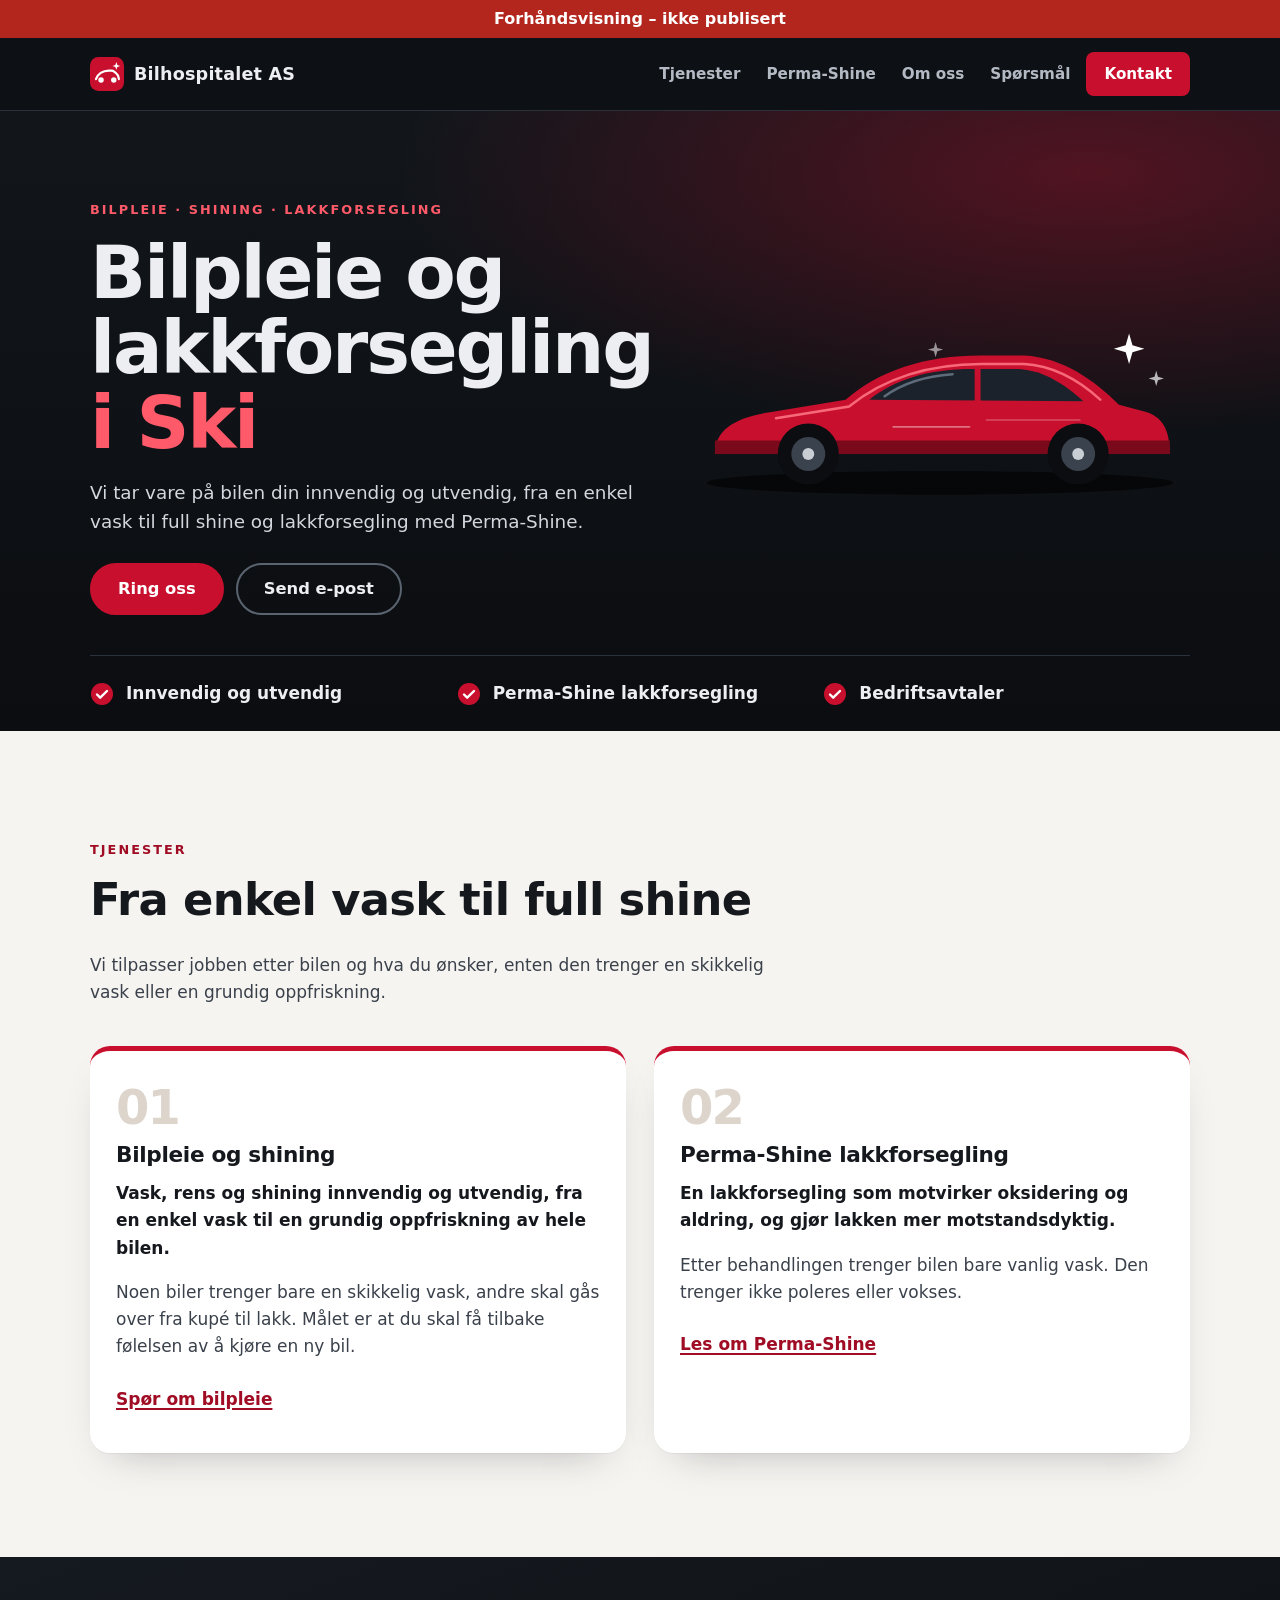
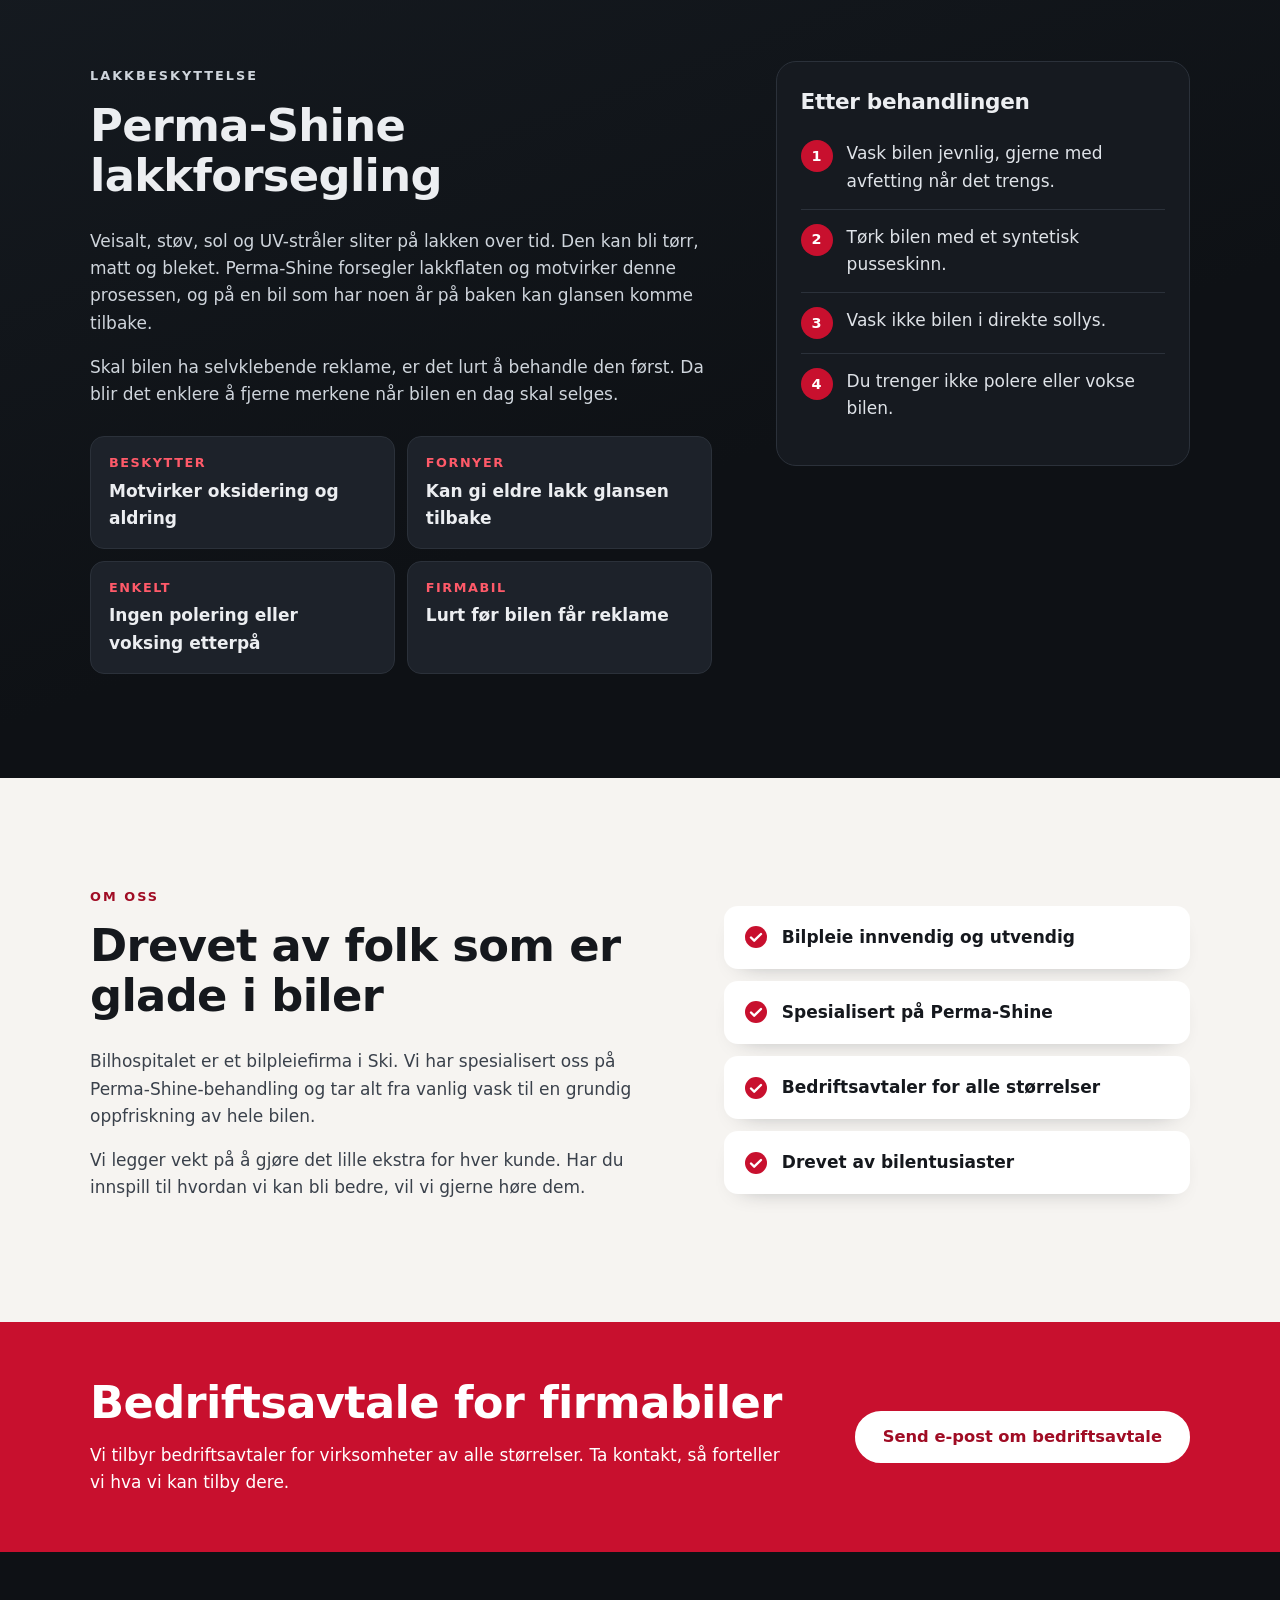
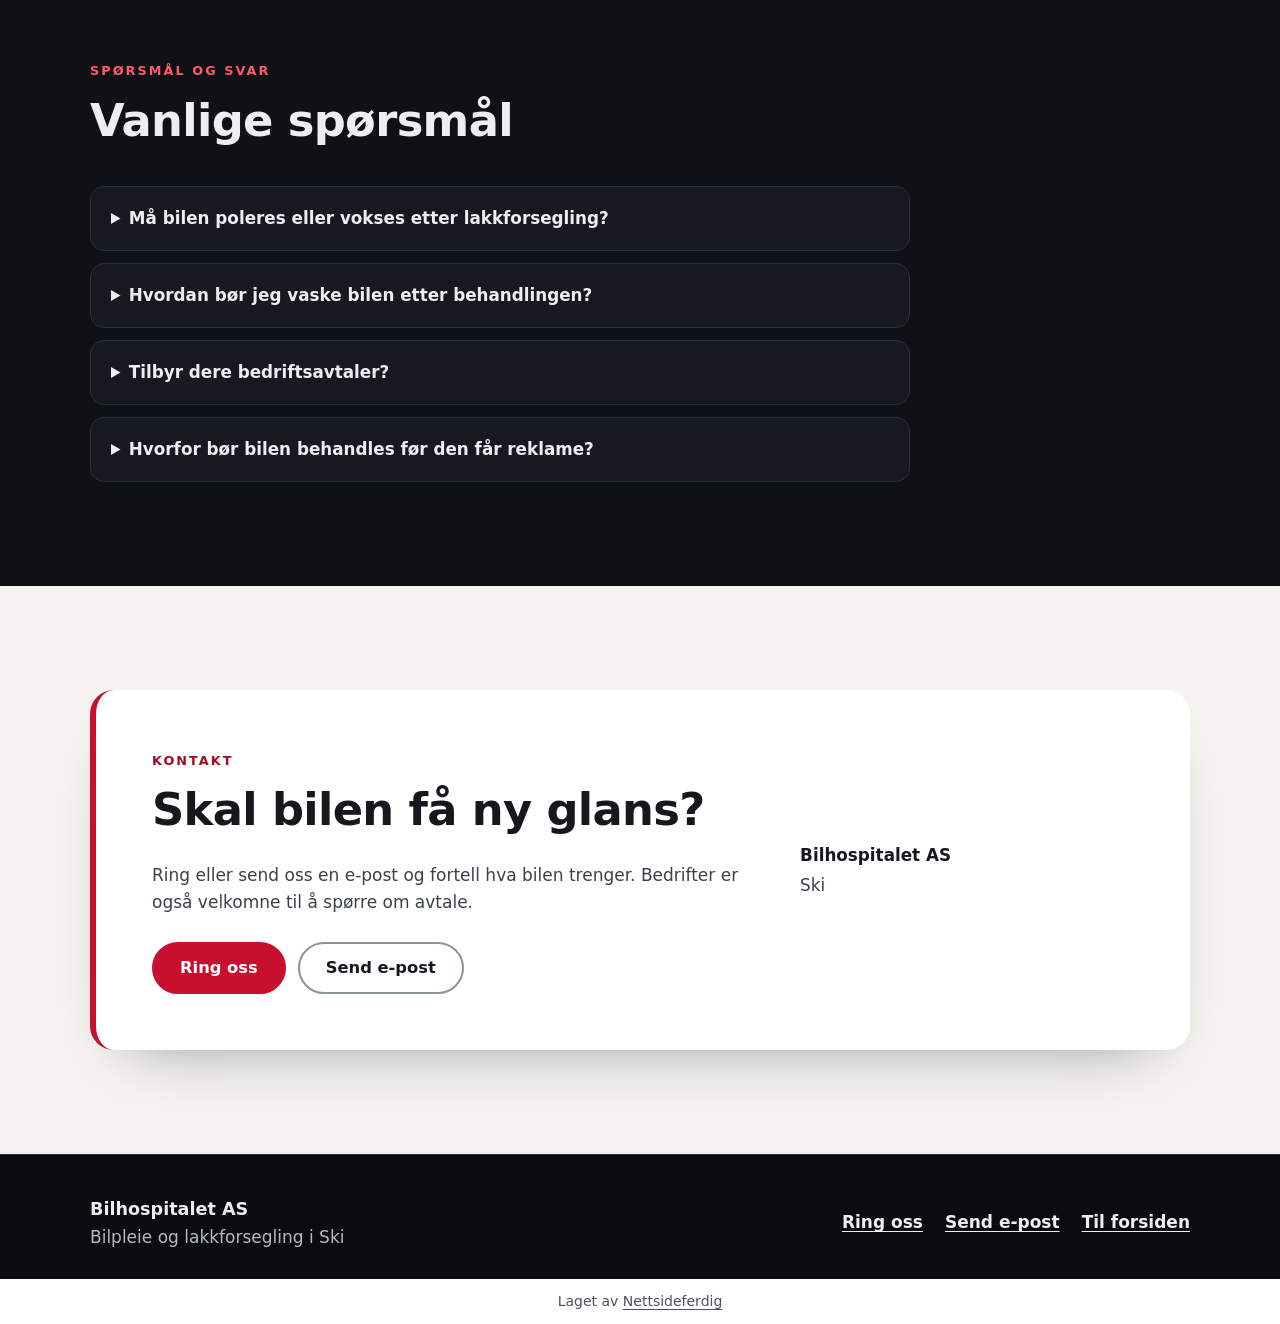
==== index.html @ 57d31b9c "Forhåndsvisning" ====
<!doctype html>
<html lang="nb">
<head>
<meta charset="utf-8">
<meta name="viewport" content="width=device-width, initial-scale=1">
<title>Bilpleie Ski – lakkforsegling og shining | Bilhospitalet</title>
<meta name="description" content="Bilhospitalet i Ski tar bilpleie innvendig og utvendig, fra vask til full shine og Perma-Shine lakkforsegling. For privatbiler og bedrifter.">
<link rel="canonical" href="https://andersmathisen7-design.github.io/side-bilhospitalet-as-5114a949/">
<meta property="og:type" content="website">
<meta property="og:locale" content="nb_NO">
<meta property="og:site_name" content="Bilhospitalet AS">
<meta property="og:title" content="Bilpleie Ski – lakkforsegling og shining | Bilhospitalet">
<meta property="og:description" content="Bilhospitalet i Ski tar bilpleie innvendig og utvendig, fra vask til full shine og Perma-Shine lakkforsegling. For privatbiler og bedrifter.">
<meta property="og:url" content="https://andersmathisen7-design.github.io/side-bilhospitalet-as-5114a949/">
<meta http-equiv="Content-Security-Policy" content="default-src 'none'; style-src 'self'; img-src 'self'; manifest-src 'self'; worker-src 'self'; script-src 'self'">
<link rel="stylesheet" href="./style.css">
<meta name="theme-color" content="#c8102e">
<link rel="manifest" href="./manifest.webmanifest">
<link rel="icon" href="./icon.svg" type="image/svg+xml">
<script src="./pwa.js" defer></script>
<meta name="robots" content="noindex,nofollow">
<script type="application/ld+json">{"@context":"https://schema.org","@type":"AutoWash","name":"Bilhospitalet AS","description":"Bilhospitalet i Ski tar bilpleie innvendig og utvendig, fra vask til full shine og Perma-Shine lakkforsegling. For privatbiler og bedrifter.","email":"post@bilhospitalet.no","areaServed":"Ski","url":"https://andersmathisen7-design.github.io/side-bilhospitalet-as-5114a949","telephone":"411 41 654"}</script>
</head>
<body>
<div class="forhandsstripe">Forhåndsvisning – ikke publisert</div>
<header class="topp"><div class="wrap"><a class="logo" href="./" aria-label="Til forsiden"><svg viewBox="0 0 40 40" aria-hidden="true"><rect width="40" height="40" rx="10" fill="#c8102e"/><path d="M7 26c2-6 8-10 15-10h3c3 0 6 3 8 6l1 4" fill="none" stroke="#fff" stroke-width="2.6" stroke-linecap="round"/><circle cx="13" cy="27" r="3.2" fill="#fff"/><circle cx="28" cy="27" r="3.2" fill="#fff"/><path d="M31 6l1.2 3.3L35.5 10.5l-3.3 1.2L31 15l-1.2-3.3-3.3-1.2 3.3-1.2z" fill="#fff"/></svg><span>Bilhospitalet AS</span></a><nav class="meny" aria-label="Hovedmeny"><a href="./#tjenester">Tjenester</a><a href="./#perma-shine">Perma-Shine</a><a href="./#om" class="skjul-smal">Om oss</a><a href="./#sporsmal" class="skjul-smal">Spørsmål</a><a href="./#kontakt" class="meny-kontakt">Kontakt</a></nav></div></header>
<main>
<section class="hero"><div class="wrap hero-grid"><div class="hero-tekst"><p class="kicker">Bilpleie · Shining · Lakkforsegling</p><h1>Bilpleie og lakkforsegling <span>i Ski</span></h1><p class="ingress">Vi tar vare på bilen din innvendig og utvendig, fra en enkel vask til full shine og lakkforsegling med Perma-Shine.</p><div class="handlinger"><a class="knapp" href="tel:41141654">Ring oss</a><a class="knapp sekundar" href="mailto:post@bilhospitalet.no">Send e-post</a></div></div><div class="hero-bilde"><svg class="bil" viewBox="0 0 600 230" aria-hidden="true"><ellipse cx="305" cy="206" rx="275" ry="14" fill="#000" opacity=".6"/><path d="M40 172C40 142 66 128 110 122L194 108C234 74 286 56 354 56L404 56C450 58 488 86 516 114L546 122C568 128 576 144 576 172Z" fill="#c8102e"/><path d="M40 156L576 156L576 172L40 172Z" fill="#7a0a1b"/><path d="M112 130L198 116C238 84 290 66 354 66L404 66C440 68 470 86 494 108" fill="none" stroke="#ff7a86" stroke-width="3" stroke-linecap="round" opacity=".85"/><path d="M222 108C252 84 292 72 344 72L398 72C428 74 452 90 474 110Z" fill="#1b222b"/><path d="M240 104C262 88 290 80 320 78" fill="none" stroke="#5d6b7a" stroke-width="3" stroke-linecap="round"/><rect x="346" y="70" width="7" height="42" fill="#c8102e"/><line x1="250" y1="140" x2="340" y2="140" stroke="#fff" stroke-opacity=".4" stroke-width="2" stroke-linecap="round"/><line x1="360" y1="132" x2="470" y2="132" stroke="#fff" stroke-opacity=".25" stroke-width="2" stroke-linecap="round"/><circle cx="150" cy="172" r="36" fill="#0b0d10"/><circle cx="150" cy="172" r="20" fill="#3a424d"/><circle cx="150" cy="172" r="7" fill="#c9ced4"/><circle cx="468" cy="172" r="36" fill="#0b0d10"/><circle cx="468" cy="172" r="20" fill="#3a424d"/><circle cx="468" cy="172" r="7" fill="#c9ced4"/><path d="M528 30L532 44L546 48L532 52L528 66L524 52L510 48L524 44Z" fill="#fff"/><path d="M560 74L562 81L569 83L562 85L560 92L558 85L551 83L558 81Z" fill="#fff" opacity=".7"/><path d="M300 40L302 47L309 49L302 51L300 58L298 51L291 49L298 47Z" fill="#fff" opacity=".55"/></svg></div></div><div class="wrap"><ul class="stripe"><li><svg viewBox="0 0 24 24" aria-hidden="true"><circle cx="12" cy="12" r="11" fill="#c8102e"/><path d="M7 12.5l3.2 3.2L17 9" fill="none" stroke="#fff" stroke-width="2.4" stroke-linecap="round" stroke-linejoin="round"/></svg>Innvendig og utvendig</li><li><svg viewBox="0 0 24 24" aria-hidden="true"><circle cx="12" cy="12" r="11" fill="#c8102e"/><path d="M7 12.5l3.2 3.2L17 9" fill="none" stroke="#fff" stroke-width="2.4" stroke-linecap="round" stroke-linejoin="round"/></svg>Perma-Shine lakkforsegling</li><li><svg viewBox="0 0 24 24" aria-hidden="true"><circle cx="12" cy="12" r="11" fill="#c8102e"/><path d="M7 12.5l3.2 3.2L17 9" fill="none" stroke="#fff" stroke-width="2.4" stroke-linecap="round" stroke-linejoin="round"/></svg>Bedriftsavtaler</li></ul></div></section><section id="tjenester" class="seksjon lys"><div class="wrap"><div class="seksjon-topp"><p class="kicker">Tjenester</p><h2>Fra enkel vask til full shine</h2><p>Vi tilpasser jobben etter bilen og hva du ønsker, enten den trenger en skikkelig vask eller en grundig oppfriskning.</p></div><div class="kort-grid"><article class="kort"><span class="nr" aria-hidden="true">01</span><h3>Bilpleie og shining</h3><p class="kort-ingress">Vask, rens og shining innvendig og utvendig, fra en enkel vask til en grundig oppfriskning av hele bilen.</p><p>Noen biler trenger bare en skikkelig vask, andre skal gås over fra kupé til lakk. Målet er at du skal få tilbake følelsen av å kjøre en ny bil.</p><a class="tekstlenke" href="#kontakt">Spør om bilpleie</a></article><article class="kort"><span class="nr" aria-hidden="true">02</span><h3>Perma-Shine lakkforsegling</h3><p class="kort-ingress">En lakkforsegling som motvirker oksidering og aldring, og gjør lakken mer motstandsdyktig.</p><p>Etter behandlingen trenger bilen bare vanlig vask. Den trenger ikke poleres eller vokses.</p><a class="tekstlenke" href="#perma-shine">Les om Perma-Shine</a></article></div></div></section><section id="perma-shine" class="seksjon perma"><div class="wrap perma-grid"><div><p class="kicker">Lakkbeskyttelse</p><h2>Perma-Shine lakkforsegling</h2><p>Veisalt, støv, sol og UV-stråler sliter på lakken over tid. Den kan bli tørr, matt og bleket. Perma-Shine forsegler lakkflaten og motvirker denne prosessen, og på en bil som har noen år på baken kan glansen komme tilbake.</p><p>Skal bilen ha selvklebende reklame, er det lurt å behandle den først. Da blir det enklere å fjerne merkene når bilen en dag skal selges.</p><ul class="fordeler"><li><strong>Beskytter</strong>Motvirker oksidering og aldring</li><li><strong>Fornyer</strong>Kan gi eldre lakk glansen tilbake</li><li><strong>Enkelt</strong>Ingen polering eller voksing etterpå</li><li><strong>Firmabil</strong>Lurt før bilen får reklame</li></ul></div><aside class="rad-kort" aria-labelledby="etter"><h3 id="etter">Etter behandlingen</h3><ol class="steg"><li><span class="tall" aria-hidden="true">1</span><span>Vask bilen jevnlig, gjerne med avfetting når det trengs.</span></li><li><span class="tall" aria-hidden="true">2</span><span>Tørk bilen med et syntetisk pusseskinn.</span></li><li><span class="tall" aria-hidden="true">3</span><span>Vask ikke bilen i direkte sollys.</span></li><li><span class="tall" aria-hidden="true">4</span><span>Du trenger ikke polere eller vokse bilen.</span></li></ol></aside></div></section><section id="om" class="seksjon lys"><div class="wrap om-grid"><div><p class="kicker">Om oss</p><h2>Drevet av folk som er glade i biler</h2><p>Bilhospitalet er et bilpleiefirma i Ski. Vi har spesialisert oss på Perma-Shine-behandling og tar alt fra vanlig vask til en grundig oppfriskning av hele bilen.</p><p>Vi legger vekt på å gjøre det lille ekstra for hver kunde. Har du innspill til hvordan vi kan bli bedre, vil vi gjerne høre dem.</p></div><ul class="hvorfor"><li><svg viewBox="0 0 24 24" aria-hidden="true"><circle cx="12" cy="12" r="11" fill="#c8102e"/><path d="M7 12.5l3.2 3.2L17 9" fill="none" stroke="#fff" stroke-width="2.4" stroke-linecap="round" stroke-linejoin="round"/></svg>Bilpleie innvendig og utvendig</li><li><svg viewBox="0 0 24 24" aria-hidden="true"><circle cx="12" cy="12" r="11" fill="#c8102e"/><path d="M7 12.5l3.2 3.2L17 9" fill="none" stroke="#fff" stroke-width="2.4" stroke-linecap="round" stroke-linejoin="round"/></svg>Spesialisert på Perma-Shine</li><li><svg viewBox="0 0 24 24" aria-hidden="true"><circle cx="12" cy="12" r="11" fill="#c8102e"/><path d="M7 12.5l3.2 3.2L17 9" fill="none" stroke="#fff" stroke-width="2.4" stroke-linecap="round" stroke-linejoin="round"/></svg>Bedriftsavtaler for alle størrelser</li><li><svg viewBox="0 0 24 24" aria-hidden="true"><circle cx="12" cy="12" r="11" fill="#c8102e"/><path d="M7 12.5l3.2 3.2L17 9" fill="none" stroke="#fff" stroke-width="2.4" stroke-linecap="round" stroke-linejoin="round"/></svg>Drevet av bilentusiaster</li></ul></div></section><section class="bedrift" aria-labelledby="bedrift-tittel"><div class="wrap bedrift-grid"><div><h2 id="bedrift-tittel">Bedriftsavtale for firmabiler</h2><p>Vi tilbyr bedriftsavtaler for virksomheter av alle størrelser. Ta kontakt, så forteller vi hva vi kan tilby dere.</p></div><a class="knapp hvit" href="mailto:post@bilhospitalet.no">Send e-post om bedriftsavtale</a></div></section><section id="sporsmal" class="seksjon"><div class="wrap"><div class="seksjon-topp"><p class="kicker">Spørsmål og svar</p><h2>Vanlige spørsmål</h2></div><div class="faq-liste"><details><summary>Må bilen poleres eller vokses etter lakkforsegling?</summary><p>Nei. Etter Perma-Shine-behandling holder det med vanlig vask, gjerne med avfetting når det trengs.</p></details><details><summary>Hvordan bør jeg vaske bilen etter behandlingen?</summary><p>Vask bilen jevnlig, unngå å vaske den i direkte sollys, og tørk den med et syntetisk pusseskinn.</p></details><details><summary>Tilbyr dere bedriftsavtaler?</summary><p>Ja, vi har bedriftsavtaler for virksomheter av alle størrelser. Ta kontakt, så forteller vi hva vi kan tilby dere.</p></details><details><summary>Hvorfor bør bilen behandles før den får reklame?</summary><p>Behandles lakken først, blir det enklere å fjerne klistremerker og reklame senere, for eksempel når bilen skal selges.</p></details></div></div></section><section id="kontakt" class="seksjon lys kontakt"><div class="wrap"><div class="kontakt-boks"><div><p class="kicker">Kontakt</p><h2>Skal bilen få ny glans?</h2><p>Ring eller send oss en e-post og fortell hva bilen trenger. Bedrifter er også velkomne til å spørre om avtale.</p><div class="handlinger"><a class="knapp" href="tel:41141654">Ring oss</a><a class="knapp sekundar" href="mailto:post@bilhospitalet.no">Send e-post</a></div></div><address><strong>Bilhospitalet AS</strong><br>Ski</address></div></div></section>
</main>
<footer class="bunn"><div class="wrap bunn-grid"><div><p class="bunn-navn">Bilhospitalet AS</p><p>Bilpleie og lakkforsegling i Ski</p></div><nav aria-label="Kontakt"><a href="tel:41141654">Ring oss</a><a href="mailto:post@bilhospitalet.no">Send e-post</a><a href="./">Til forsiden</a></nav></div></footer>
<p class="nf-byra">Laget av <a href="https://nettsideferdig.no/">Nettsideferdig</a></p>
</body>
</html>
---- style.css ----
/* Fast fra Sidefabrikken: bestillingswidgeten. */
:root { --nf-farge: #c8102e; }
#nf-bestill [hidden] { display: none !important; }
#nf-bestill button { font: inherit; padding: 0.5rem 0.9rem; margin: 0.2rem; border: 1px solid var(--nf-farge); border-radius: 6px; background: #fff; color: var(--nf-farge); cursor: pointer; }
#nf-bestill button:disabled { opacity: 0.6; }
#nf-bestill .nf-knapp { background: var(--nf-farge); color: #fff; }
#nf-bestill .nf-tjeneste { display: block; width: 100%; text-align: left; }
#nf-bestill .nf-tjeneste small, #nf-bestill .nf-vare small { display: block; color: #555; }
#nf-bestill .nf-felt { display: block; margin: 0.5rem 0; }
#nf-bestill input, #nf-bestill select, #nf-bestill textarea { font: inherit; padding: 0.4rem; border: 1px solid #c5cad3; border-radius: 4px; display: block; width: 100%; max-width: 24rem; }
#nf-bestill input[type="checkbox"], #nf-bestill input[type="radio"] { display: inline-block; width: auto; margin: 0 0.4rem 0 0; vertical-align: middle; }
#nf-bestill .nf-rad { display: flex; flex-wrap: wrap; gap: 0.5rem; }
#nf-bestill .nf-vare { padding: 0.4rem 0; border-bottom: 1px solid #e3e6eb; }
#nf-bestill .nf-feil, #nf-bestill .nf-utsolgt { color: #b3261e; }
#nf-bestill .nf-test { background: #fff4e5; padding: 0.4rem 0.8rem; border-radius: 6px; }
#nf-bestill .nf-oppsummering { font-weight: 600; }
#nf-bestill .nf-faner { display: flex; flex-wrap: wrap; gap: 0.25rem; margin: 0.5rem 0 1rem; }
#nf-bestill .nf-fane.nf-valgt, #nf-bestill .nf-dag.nf-valgt { background: var(--nf-farge); color: #fff; }
#nf-bestill .nf-adresse { position: relative; max-width: 24rem; }
#nf-bestill .nf-forslag { position: absolute; top: 100%; left: 0; right: 0; z-index: 10; max-height: 15rem; overflow-y: auto; background: #fff; border: 1px solid #c5cad3; border-radius: 4px; box-shadow: 0 4px 12px rgba(0, 0, 0, 0.15); }
#nf-bestill .nf-forslag button { display: block; width: 100%; margin: 0; border: 0; border-radius: 0; padding: 0.5rem 0.75rem; text-align: left; color: inherit; }
#nf-bestill .nf-forslag button:hover, #nf-bestill .nf-forslag button:focus { background: #f4f7fb; }
#nf-bestill .nf-dager { display: flex; flex-wrap: wrap; gap: 0.25rem; margin: 0.5rem 0; }
#nf-bestill .nf-dag.nf-full { text-decoration: line-through; color: #777; border-color: #c5cad3; }
#nf-bestill .nf-tillegg { margin: 0.5rem 0; }
#nf-bestill .nf-sporsmal { margin: 0.8rem 0; }
#nf-bestill .nf-hjelp { display: block; font-size: 0.875rem; color: #666; margin: 0.15rem 0 0.25rem; }
#nf-bestill .nf-sum { font-weight: 700; font-size: 1.15rem; }
#nf-bestill .nf-ja-nei { display: flex; gap: 1.5rem; margin-top: 0.25rem; }
.prisliste table { border-collapse: collapse; width: 100%; max-width: 36rem; }
.prisliste th, .prisliste td { text-align: left; padding: 0.4rem 0.6rem 0.4rem 0; border-bottom: 1px solid #e3e6eb; vertical-align: top; }
.prisliste td:last-child, .prisliste th:last-child { text-align: right; white-space: nowrap; padding-right: 0; }
.prisliste small { color: #555; }
.prisliste .prisinfo { font-size: 0.875rem; color: #555; }

main > section.melding, main > section.bestill { box-sizing: border-box; max-width: 42rem; margin: 0 auto; padding: 2.5rem 1.25rem 3.5rem; }
.nf-skjema .nf-felt { display: block; margin: 0.75rem 0; }
.nf-skjema label, .nf-skjema legend { display: block; font-weight: 600; }
.nf-skjema fieldset { border: 0; padding: 0; margin: 0.75rem 0; min-width: 0; }
.nf-skjema fieldset label { font-weight: 400; }
.nf-skjema input, .nf-skjema textarea { font: inherit; padding: 0.5rem; border: 1px solid #c5cad3; border-radius: 4px; display: block; width: 100%; max-width: 32rem; }
.nf-skjema input[type="radio"] { display: inline-block; width: auto; margin: 0 0.4rem 0 0; vertical-align: middle; }
.nf-skjema input:focus, .nf-skjema textarea:focus { outline: 2px solid var(--nf-farge); outline-offset: 1px; }
.nf-skjema button { font: inherit; font-weight: 600; border: 0; cursor: pointer; padding: 0.85rem 1.5rem; border-radius: 6px; background: var(--nf-farge); color: #fff; min-height: 44px; }
.nf-skjema .nf-info { font-size: 0.875rem; color: #555; }

/* Designet */
:root{--bg:#0e1115;--flate:#161a20;--flate2:#1d222a;--linje:#2b313a;--tekst:#eceef1;--dempet:#b3bac4;--rod:#c8102e;--rod-mork:#a00c24;--rod-lys:#ff5a69;--lys:#f6f4f1;--blekk:#15181d}*,*::before,*::after{box-sizing:border-box}body{margin:0;background:var(--bg);color:var(--tekst);font-family:system-ui,-apple-system,'Segoe UI',Helvetica,Arial,sans-serif;font-size:17px;line-height:1.6;-webkit-font-smoothing:antialiased}img{display:block;width:100%;height:auto}h1,h2,h3{line-height:1.12;letter-spacing:-.015em;margin:0 0 .6em}h2{font-size:clamp(1.8rem,5vw,2.8rem)}h3{font-size:1.35rem}p{margin:0 0 1em;max-width:65ch}a{color:var(--rod-lys);text-underline-offset:3px}a:focus-visible,summary:focus-visible{outline:3px solid #ffd166;outline-offset:3px;border-radius:6px}.wrap{width:100%;max-width:1140px;margin:0 auto;padding:0 20px}.kicker{display:inline-block;text-transform:uppercase;letter-spacing:.16em;font-size:.8rem;font-weight:700;color:var(--rod-lys);margin:0 0 14px}.topp{background:rgba(14,17,21,.96);border-bottom:1px solid var(--linje);position:relative;z-index:5}.topp .wrap{display:flex;flex-wrap:wrap;align-items:center;justify-content:space-between;gap:4px 16px;padding-top:10px;padding-bottom:6px}.logo{display:inline-flex;align-items:center;gap:10px;min-height:44px;color:var(--tekst);text-decoration:none;font-weight:800;font-size:1.1rem;letter-spacing:.01em}.logo svg{width:34px;height:34px;flex:none}.meny{display:flex;width:100%;gap:2px;justify-content:space-between}.meny a{display:inline-flex;align-items:center;min-height:44px;padding:0 10px;color:var(--dempet);text-decoration:none;font-weight:600;font-size:.95rem;border-radius:8px}.meny a:hover{color:var(--tekst);background:var(--flate2)}.meny a.meny-kontakt{color:#fff;background:var(--rod);padding:0 18px}.meny a.meny-kontakt:hover{background:var(--rod-mork)}.meny .skjul-smal{display:none}@media (min-width:760px){.topp{position:sticky;top:0}.topp .wrap{flex-wrap:nowrap;min-height:72px;padding-top:0;padding-bottom:0}.meny{width:auto;gap:6px}.meny .skjul-smal{display:inline-flex}}.hero{position:relative;overflow:hidden;padding:48px 0 0;background:radial-gradient(90% 70% at 85% 10%,rgba(200,16,46,.35) 0%,rgba(200,16,46,0) 60%),linear-gradient(180deg,#12161b 0%,#0b0d10 100%)}.hero-grid{display:grid;gap:28px;align-items:center}.hero h1{font-size:clamp(2.4rem,9vw,4.6rem);line-height:1.02;font-weight:800;letter-spacing:-.03em;margin-bottom:18px}.hero h1 span{display:block;color:var(--rod-lys)}.ingress{font-size:1.15rem;color:#d3d8de;max-width:52ch}.handlinger{display:flex;flex-wrap:wrap;gap:12px;margin-top:26px}.knapp{display:inline-flex;align-items:center;justify-content:center;min-height:52px;padding:0 26px;border-radius:999px;border:2px solid var(--rod);background:var(--rod);color:#fff;font-weight:700;font-size:1.02rem;text-decoration:none;transition:background .2s,transform .2s}.knapp:hover{background:var(--rod-mork);border-color:var(--rod-mork);transform:translateY(-1px)}.knapp:focus-visible{outline:3px solid #ffd166;outline-offset:3px}.knapp.sekundar{background:transparent;border-color:#5a6470;color:var(--tekst)}.knapp.sekundar:hover{border-color:var(--tekst);background:rgba(255,255,255,.06)}.knapp.hvit{background:#fff;border-color:#fff;color:var(--rod-mork)}.knapp.hvit:hover{background:var(--lys);border-color:var(--lys)}.bil{display:block;width:100%;height:auto;max-width:620px;margin:0 auto}.stripe{list-style:none;margin:40px 0 0;padding:0;display:grid;border-top:1px solid var(--linje)}.stripe li{display:flex;align-items:center;gap:12px;padding:16px 0;border-bottom:1px solid var(--linje);font-weight:600}.stripe svg,.hvorfor svg{width:24px;height:24px;flex:none}@media (min-width:900px){.hero{padding-top:84px}.hero-grid{grid-template-columns:1.05fr .95fr}.stripe{grid-template-columns:repeat(3,1fr)}.stripe li{border-bottom:0;padding:24px 0}}.seksjon{padding:72px 0}@media (min-width:900px){.seksjon{padding:104px 0}}.lys{background:var(--lys);color:var(--blekk)}.lys .kicker{color:var(--rod-mork)}.lys p{color:#3a414b}.seksjon-topp{max-width:720px;margin-bottom:40px}.kort-grid{display:grid;gap:20px}@media (min-width:820px){.kort-grid{grid-template-columns:1fr 1fr;gap:28px}}.kort{background:#fff;border-radius:20px;padding:32px 26px;border-top:5px solid var(--rod);box-shadow:0 1px 0 rgba(0,0,0,.04),0 18px 40px -24px rgba(20,24,30,.35)}.kort .nr{display:block;font-size:3rem;font-weight:800;line-height:1;color:#ddd5cc;margin-bottom:12px;letter-spacing:-.04em}.lys .kort-ingress{font-weight:600;color:var(--blekk)}.tekstlenke{display:inline-flex;align-items:center;min-height:44px;font-weight:700;color:var(--rod-mork);text-decoration:underline;text-decoration-thickness:2px}.perma{background:linear-gradient(160deg,#151a20 0%,#0e1115 60%)}.perma-grid{display:grid;gap:36px}@media (min-width:900px){.perma-grid{grid-template-columns:1.2fr .8fr;align-items:start;gap:64px}}.perma p{color:#cfd5dc}.fordeler{list-style:none;padding:0;margin:28px 0 0;display:grid;gap:12px}@media (min-width:560px){.fordeler{grid-template-columns:1fr 1fr}}.fordeler li{background:var(--flate2);border:1px solid var(--linje);border-radius:14px;padding:16px 18px;font-weight:600}.fordeler li strong{display:block;color:var(--rod-lys);font-size:.8rem;text-transform:uppercase;letter-spacing:.12em;margin-bottom:4px}.rad-kort{background:var(--flate);border:1px solid var(--linje);border-radius:20px;padding:28px 24px}.rad-kort h3{margin-bottom:12px}.steg{list-style:none;margin:0;padding:0}.steg li{display:flex;gap:14px;align-items:flex-start;padding:14px 0;border-top:1px solid var(--linje);color:#dfe3e8}.steg li:first-child{border-top:0}.steg .tall{flex:none;width:32px;height:32px;border-radius:50%;background:var(--rod);color:#fff;font-weight:700;display:grid;place-items:center;font-size:.9rem}.om-grid{display:grid;gap:32px}@media (min-width:900px){.om-grid{grid-template-columns:1.1fr .9fr;gap:64px;align-items:center}}.hvorfor{list-style:none;margin:0;padding:0;display:grid;gap:12px}.hvorfor li{display:flex;align-items:center;gap:14px;background:#fff;border-radius:14px;padding:18px 20px;font-weight:600;color:var(--blekk);box-shadow:0 10px 24px -18px rgba(20,24,30,.45)}.bedrift{background:var(--rod);color:#fff;padding:56px 0}.bedrift-grid{display:grid;gap:22px;align-items:center}@media (min-width:820px){.bedrift-grid{grid-template-columns:1fr auto;gap:40px}}.bedrift h2{margin-bottom:.3em}.bedrift p{color:#fff;margin:0}.faq-liste{display:grid;gap:12px;max-width:820px}.faq-liste details{background:var(--flate);border:1px solid var(--linje);border-radius:14px;padding:0 20px}.faq-liste summary{cursor:pointer;padding:18px 0;font-weight:700;font-size:1.05rem}.faq-liste details[open] summary{color:var(--rod-lys)}.faq-liste details p{color:#cfd5dc;padding-bottom:18px;margin:0}.kontakt-boks{display:grid;gap:28px;background:#fff;border-radius:24px;padding:36px 24px;border-left:6px solid var(--rod);box-shadow:0 30px 60px -40px rgba(20,24,30,.5)}@media (min-width:820px){.kontakt-boks{grid-template-columns:1.3fr .7fr;padding:56px;align-items:center}}.kontakt address{font-style:normal;line-height:1.8;color:#3a414b;font-size:1.05rem}.kontakt address strong{color:var(--blekk)}.kontakt .knapp.sekundar{color:var(--blekk);border-color:#8a939e}.kontakt .knapp.sekundar:hover{background:var(--lys);border-color:var(--blekk)}.bunn{background:#0a0c0f;color:var(--dempet);padding:40px 0 28px;border-top:1px solid var(--linje)}.bunn-grid{display:grid;gap:16px}@media (min-width:720px){.bunn-grid{grid-template-columns:1fr auto;align-items:center}}.bunn-navn{color:var(--tekst);font-weight:800;font-size:1.1rem;margin:0 0 4px}.bunn p{margin:0}.bunn nav{display:flex;flex-wrap:wrap;gap:4px 22px}.bunn nav a{display:inline-flex;align-items:center;min-height:44px;color:var(--tekst);font-weight:600}

/* Fast fra Sidefabrikken */
.forhandsstripe { display: block !important; position: relative !important; z-index: 2147483647 !important; background: #b3261e !important; color: #fff !important; text-align: center !important; padding: 0.5rem 1rem !important; font: 600 1rem/1.4 system-ui, sans-serif !important; visibility: visible !important; opacity: 1 !important; max-height: none !important; height: auto !important; min-height: 0 !important; overflow: visible !important; margin: 0 !important; top: auto !important; left: auto !important; right: auto !important; bottom: auto !important; width: auto !important; transform: none !important; clip-path: none !important; filter: none !important; text-indent: 0 !important; font-size: 1rem !important; }
.nf-byra { display: block !important; position: static !important; inset: auto !important; z-index: auto !important; background: #fff !important; color: #4a5160 !important; text-align: center !important; padding: 0.75rem 1rem !important; margin: 0 !important; width: auto !important; max-width: none !important; height: auto !important; min-height: 0 !important; max-height: none !important; overflow: visible !important; visibility: visible !important; opacity: 1 !important; transform: none !important; clip-path: none !important; filter: none !important; font: 400 0.875rem/1.5 system-ui, sans-serif !important; letter-spacing: normal !important; text-indent: 0 !important; text-transform: none !important; }
.nf-byra a { display: inline !important; position: static !important; color: inherit !important; text-decoration: underline !important; font: inherit !important; visibility: visible !important; opacity: 1 !important; pointer-events: auto !important; }
.nf-felle { display: none !important; position: absolute !important; left: -10000px !important; width: 1px !important; height: 1px !important; overflow: hidden !important; }
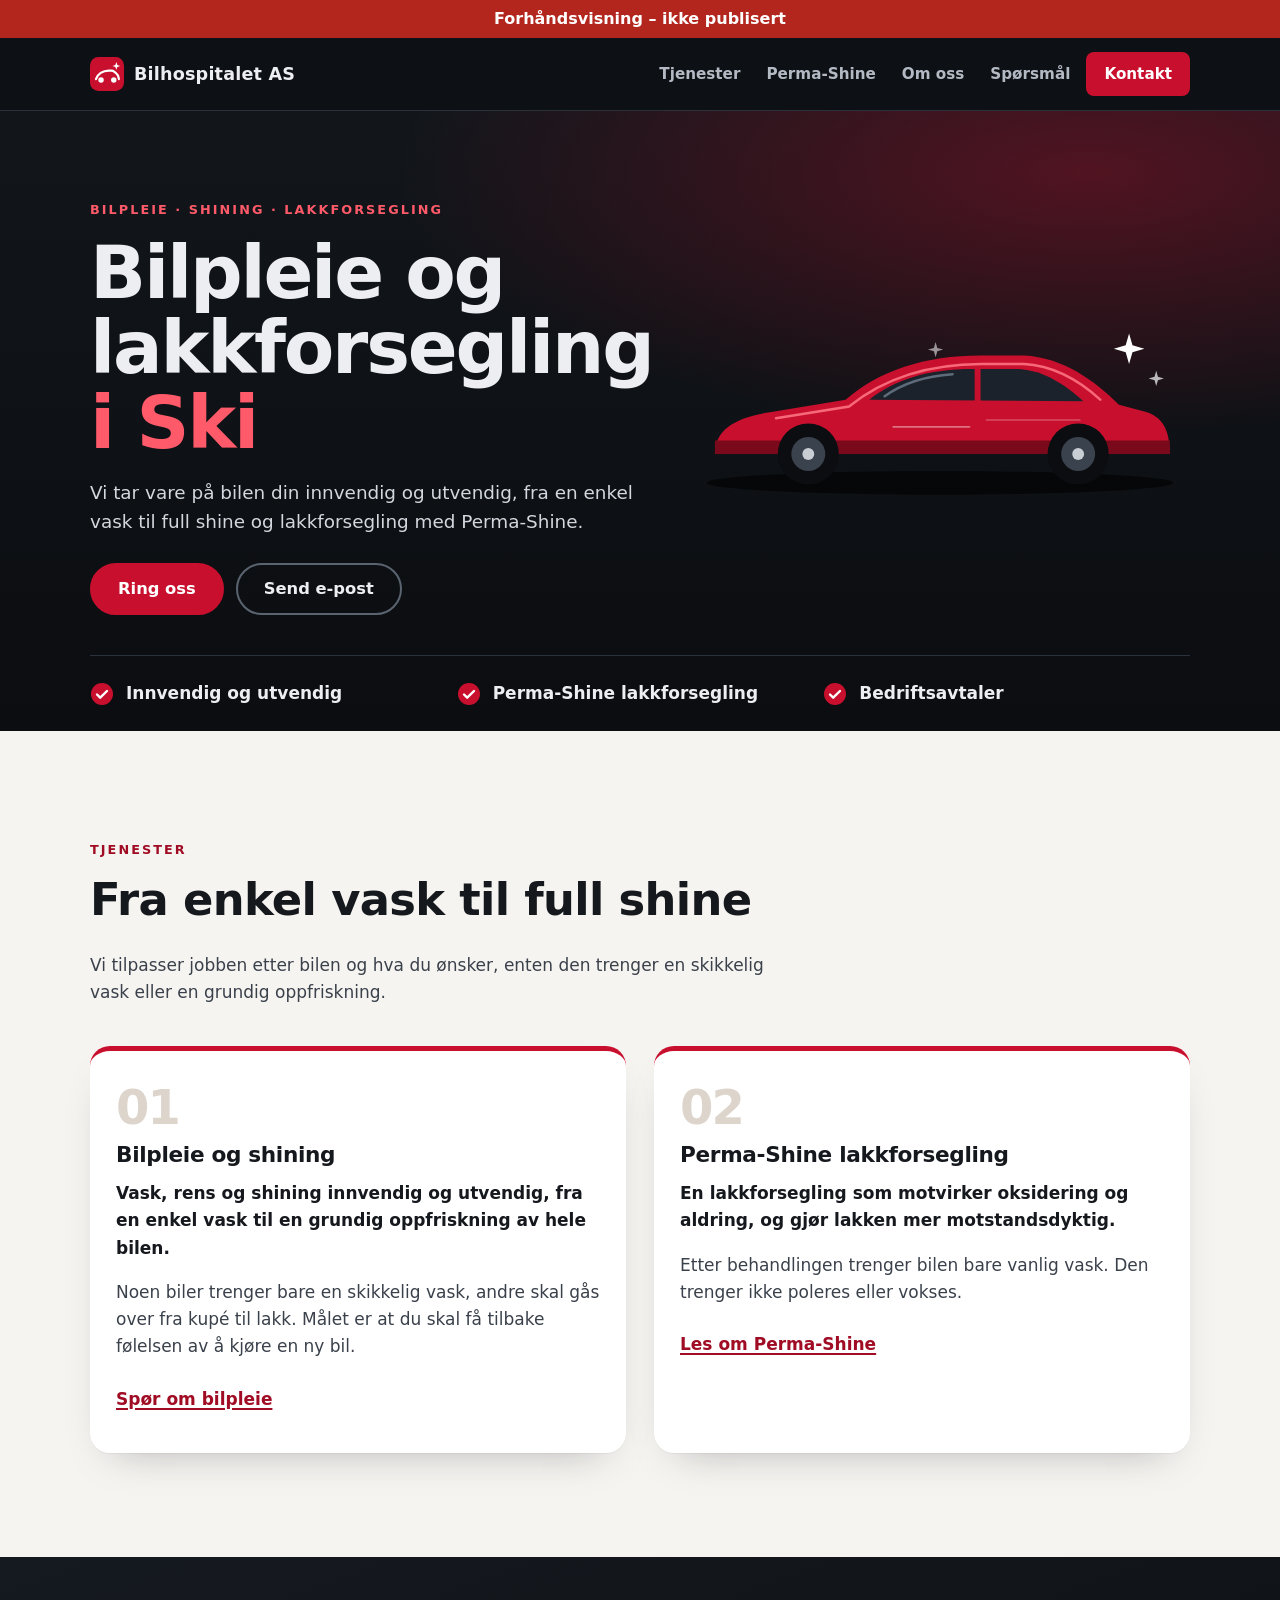
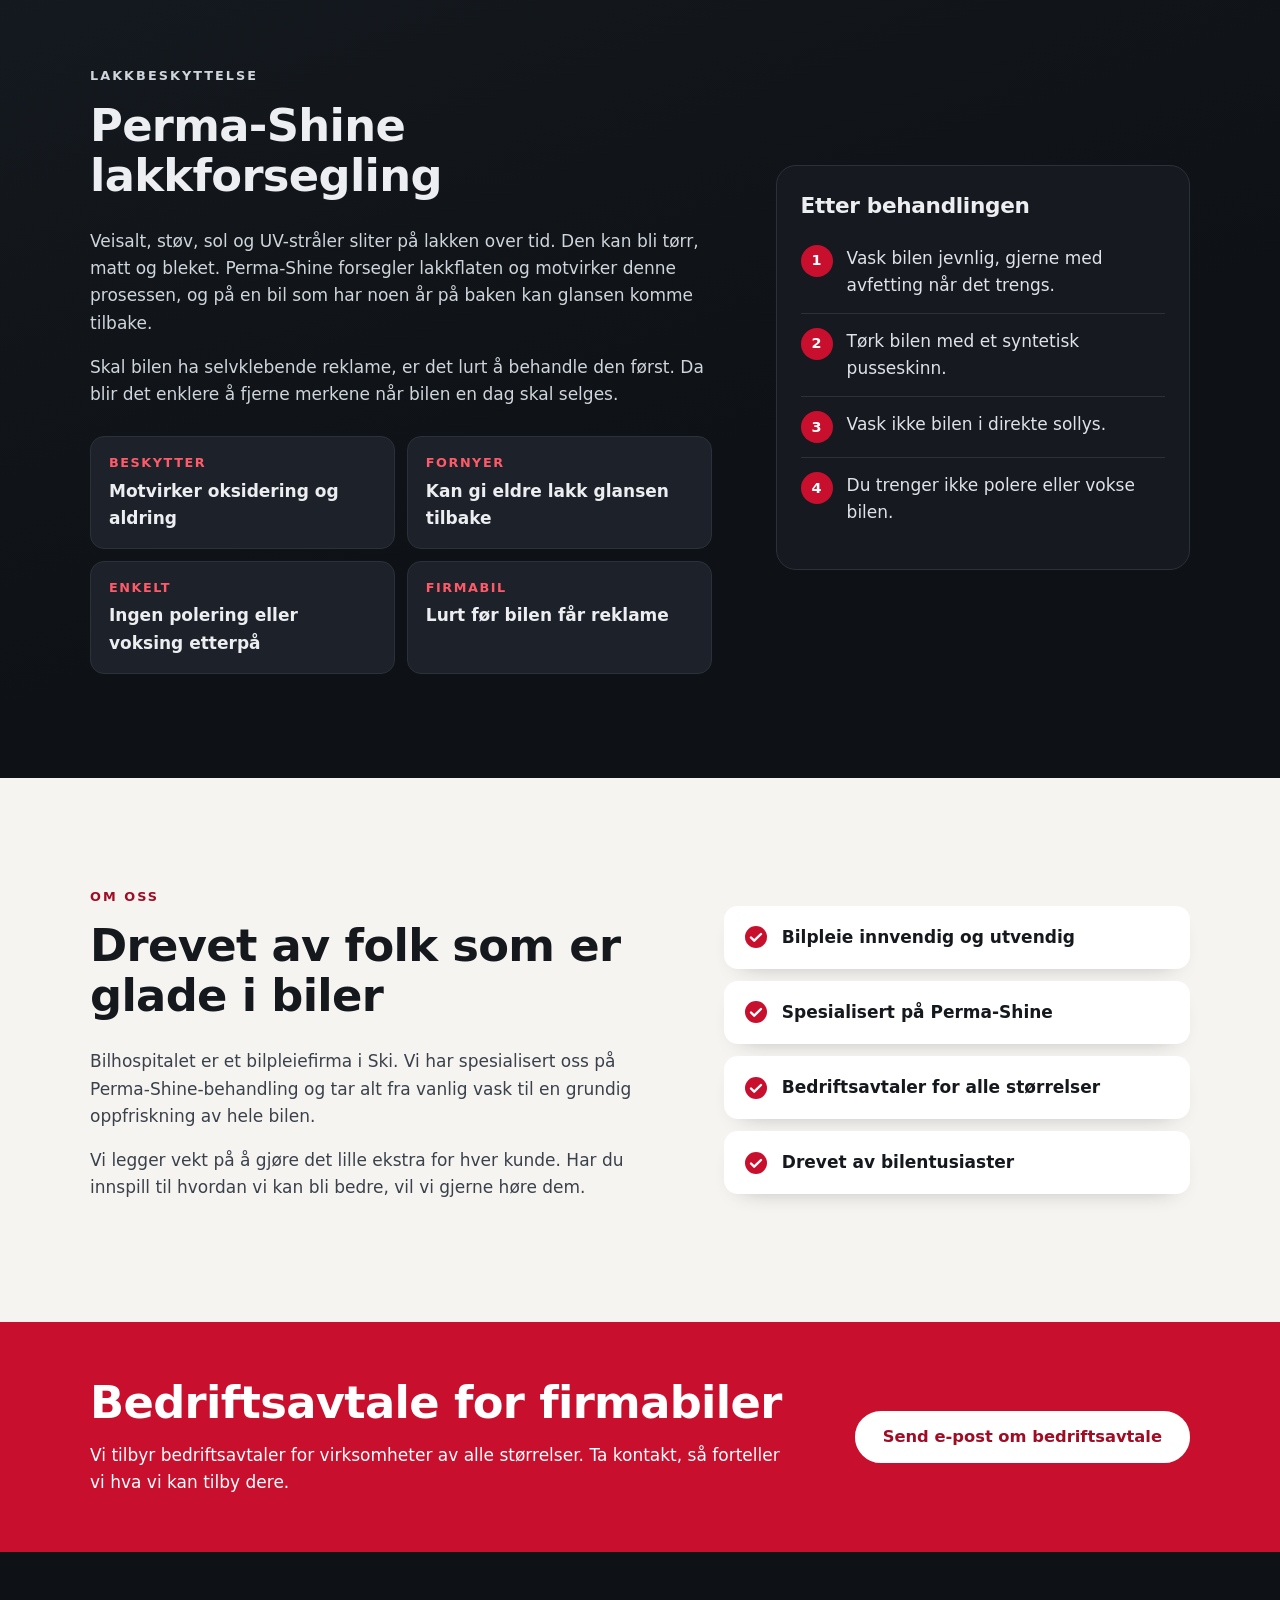
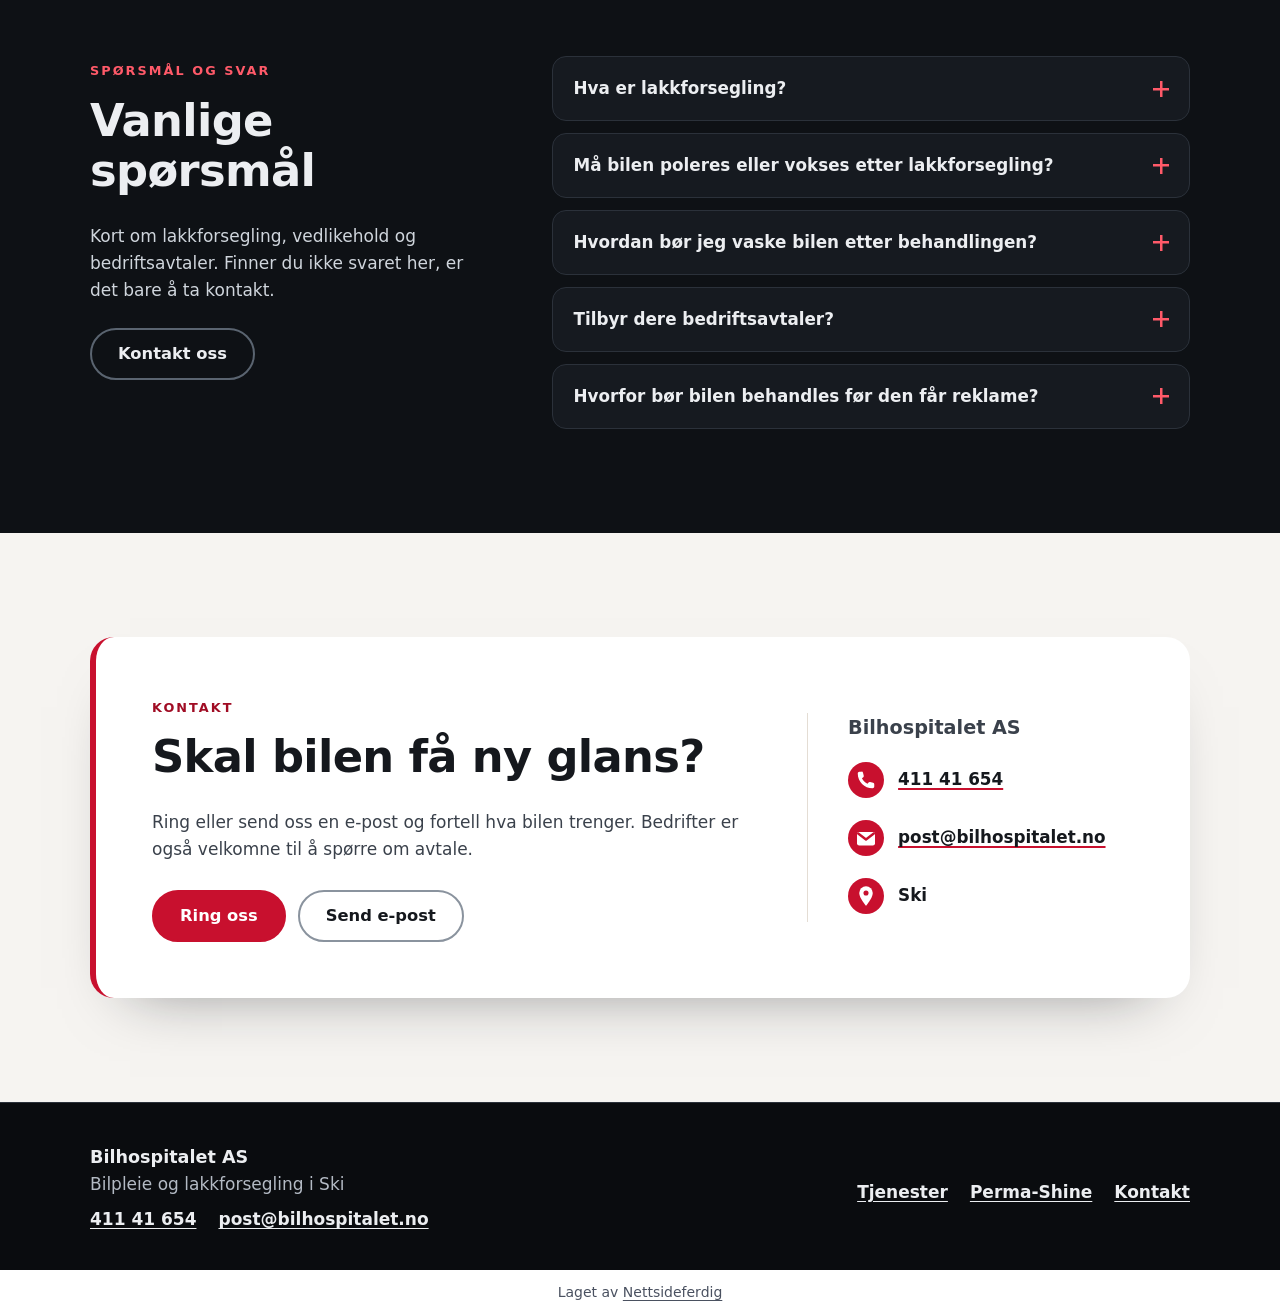
==== commit 1cb2485a: "Forhåndsvisning" ====
--- a/index.html
+++ b/index.html
@@ -25,9 +25,9 @@
 <div class="forhandsstripe">Forhåndsvisning – ikke publisert</div>
 <header class="topp"><div class="wrap"><a class="logo" href="./" aria-label="Til forsiden"><svg viewBox="0 0 40 40" aria-hidden="true"><rect width="40" height="40" rx="10" fill="#c8102e"/><path d="M7 26c2-6 8-10 15-10h3c3 0 6 3 8 6l1 4" fill="none" stroke="#fff" stroke-width="2.6" stroke-linecap="round"/><circle cx="13" cy="27" r="3.2" fill="#fff"/><circle cx="28" cy="27" r="3.2" fill="#fff"/><path d="M31 6l1.2 3.3L35.5 10.5l-3.3 1.2L31 15l-1.2-3.3-3.3-1.2 3.3-1.2z" fill="#fff"/></svg><span>Bilhospitalet AS</span></a><nav class="meny" aria-label="Hovedmeny"><a href="./#tjenester">Tjenester</a><a href="./#perma-shine">Perma-Shine</a><a href="./#om" class="skjul-smal">Om oss</a><a href="./#sporsmal" class="skjul-smal">Spørsmål</a><a href="./#kontakt" class="meny-kontakt">Kontakt</a></nav></div></header>
 <main>
-<section class="hero"><div class="wrap hero-grid"><div class="hero-tekst"><p class="kicker">Bilpleie · Shining · Lakkforsegling</p><h1>Bilpleie og lakkforsegling <span>i Ski</span></h1><p class="ingress">Vi tar vare på bilen din innvendig og utvendig, fra en enkel vask til full shine og lakkforsegling med Perma-Shine.</p><div class="handlinger"><a class="knapp" href="tel:41141654">Ring oss</a><a class="knapp sekundar" href="mailto:post@bilhospitalet.no">Send e-post</a></div></div><div class="hero-bilde"><svg class="bil" viewBox="0 0 600 230" aria-hidden="true"><ellipse cx="305" cy="206" rx="275" ry="14" fill="#000" opacity=".6"/><path d="M40 172C40 142 66 128 110 122L194 108C234 74 286 56 354 56L404 56C450 58 488 86 516 114L546 122C568 128 576 144 576 172Z" fill="#c8102e"/><path d="M40 156L576 156L576 172L40 172Z" fill="#7a0a1b"/><path d="M112 130L198 116C238 84 290 66 354 66L404 66C440 68 470 86 494 108" fill="none" stroke="#ff7a86" stroke-width="3" stroke-linecap="round" opacity=".85"/><path d="M222 108C252 84 292 72 344 72L398 72C428 74 452 90 474 110Z" fill="#1b222b"/><path d="M240 104C262 88 290 80 320 78" fill="none" stroke="#5d6b7a" stroke-width="3" stroke-linecap="round"/><rect x="346" y="70" width="7" height="42" fill="#c8102e"/><line x1="250" y1="140" x2="340" y2="140" stroke="#fff" stroke-opacity=".4" stroke-width="2" stroke-linecap="round"/><line x1="360" y1="132" x2="470" y2="132" stroke="#fff" stroke-opacity=".25" stroke-width="2" stroke-linecap="round"/><circle cx="150" cy="172" r="36" fill="#0b0d10"/><circle cx="150" cy="172" r="20" fill="#3a424d"/><circle cx="150" cy="172" r="7" fill="#c9ced4"/><circle cx="468" cy="172" r="36" fill="#0b0d10"/><circle cx="468" cy="172" r="20" fill="#3a424d"/><circle cx="468" cy="172" r="7" fill="#c9ced4"/><path d="M528 30L532 44L546 48L532 52L528 66L524 52L510 48L524 44Z" fill="#fff"/><path d="M560 74L562 81L569 83L562 85L560 92L558 85L551 83L558 81Z" fill="#fff" opacity=".7"/><path d="M300 40L302 47L309 49L302 51L300 58L298 51L291 49L298 47Z" fill="#fff" opacity=".55"/></svg></div></div><div class="wrap"><ul class="stripe"><li><svg viewBox="0 0 24 24" aria-hidden="true"><circle cx="12" cy="12" r="11" fill="#c8102e"/><path d="M7 12.5l3.2 3.2L17 9" fill="none" stroke="#fff" stroke-width="2.4" stroke-linecap="round" stroke-linejoin="round"/></svg>Innvendig og utvendig</li><li><svg viewBox="0 0 24 24" aria-hidden="true"><circle cx="12" cy="12" r="11" fill="#c8102e"/><path d="M7 12.5l3.2 3.2L17 9" fill="none" stroke="#fff" stroke-width="2.4" stroke-linecap="round" stroke-linejoin="round"/></svg>Perma-Shine lakkforsegling</li><li><svg viewBox="0 0 24 24" aria-hidden="true"><circle cx="12" cy="12" r="11" fill="#c8102e"/><path d="M7 12.5l3.2 3.2L17 9" fill="none" stroke="#fff" stroke-width="2.4" stroke-linecap="round" stroke-linejoin="round"/></svg>Bedriftsavtaler</li></ul></div></section><section id="tjenester" class="seksjon lys"><div class="wrap"><div class="seksjon-topp"><p class="kicker">Tjenester</p><h2>Fra enkel vask til full shine</h2><p>Vi tilpasser jobben etter bilen og hva du ønsker, enten den trenger en skikkelig vask eller en grundig oppfriskning.</p></div><div class="kort-grid"><article class="kort"><span class="nr" aria-hidden="true">01</span><h3>Bilpleie og shining</h3><p class="kort-ingress">Vask, rens og shining innvendig og utvendig, fra en enkel vask til en grundig oppfriskning av hele bilen.</p><p>Noen biler trenger bare en skikkelig vask, andre skal gås over fra kupé til lakk. Målet er at du skal få tilbake følelsen av å kjøre en ny bil.</p><a class="tekstlenke" href="#kontakt">Spør om bilpleie</a></article><article class="kort"><span class="nr" aria-hidden="true">02</span><h3>Perma-Shine lakkforsegling</h3><p class="kort-ingress">En lakkforsegling som motvirker oksidering og aldring, og gjør lakken mer motstandsdyktig.</p><p>Etter behandlingen trenger bilen bare vanlig vask. Den trenger ikke poleres eller vokses.</p><a class="tekstlenke" href="#perma-shine">Les om Perma-Shine</a></article></div></div></section><section id="perma-shine" class="seksjon perma"><div class="wrap perma-grid"><div><p class="kicker">Lakkbeskyttelse</p><h2>Perma-Shine lakkforsegling</h2><p>Veisalt, støv, sol og UV-stråler sliter på lakken over tid. Den kan bli tørr, matt og bleket. Perma-Shine forsegler lakkflaten og motvirker denne prosessen, og på en bil som har noen år på baken kan glansen komme tilbake.</p><p>Skal bilen ha selvklebende reklame, er det lurt å behandle den først. Da blir det enklere å fjerne merkene når bilen en dag skal selges.</p><ul class="fordeler"><li><strong>Beskytter</strong>Motvirker oksidering og aldring</li><li><strong>Fornyer</strong>Kan gi eldre lakk glansen tilbake</li><li><strong>Enkelt</strong>Ingen polering eller voksing etterpå</li><li><strong>Firmabil</strong>Lurt før bilen får reklame</li></ul></div><aside class="rad-kort" aria-labelledby="etter"><h3 id="etter">Etter behandlingen</h3><ol class="steg"><li><span class="tall" aria-hidden="true">1</span><span>Vask bilen jevnlig, gjerne med avfetting når det trengs.</span></li><li><span class="tall" aria-hidden="true">2</span><span>Tørk bilen med et syntetisk pusseskinn.</span></li><li><span class="tall" aria-hidden="true">3</span><span>Vask ikke bilen i direkte sollys.</span></li><li><span class="tall" aria-hidden="true">4</span><span>Du trenger ikke polere eller vokse bilen.</span></li></ol></aside></div></section><section id="om" class="seksjon lys"><div class="wrap om-grid"><div><p class="kicker">Om oss</p><h2>Drevet av folk som er glade i biler</h2><p>Bilhospitalet er et bilpleiefirma i Ski. Vi har spesialisert oss på Perma-Shine-behandling og tar alt fra vanlig vask til en grundig oppfriskning av hele bilen.</p><p>Vi legger vekt på å gjøre det lille ekstra for hver kunde. Har du innspill til hvordan vi kan bli bedre, vil vi gjerne høre dem.</p></div><ul class="hvorfor"><li><svg viewBox="0 0 24 24" aria-hidden="true"><circle cx="12" cy="12" r="11" fill="#c8102e"/><path d="M7 12.5l3.2 3.2L17 9" fill="none" stroke="#fff" stroke-width="2.4" stroke-linecap="round" stroke-linejoin="round"/></svg>Bilpleie innvendig og utvendig</li><li><svg viewBox="0 0 24 24" aria-hidden="true"><circle cx="12" cy="12" r="11" fill="#c8102e"/><path d="M7 12.5l3.2 3.2L17 9" fill="none" stroke="#fff" stroke-width="2.4" stroke-linecap="round" stroke-linejoin="round"/></svg>Spesialisert på Perma-Shine</li><li><svg viewBox="0 0 24 24" aria-hidden="true"><circle cx="12" cy="12" r="11" fill="#c8102e"/><path d="M7 12.5l3.2 3.2L17 9" fill="none" stroke="#fff" stroke-width="2.4" stroke-linecap="round" stroke-linejoin="round"/></svg>Bedriftsavtaler for alle størrelser</li><li><svg viewBox="0 0 24 24" aria-hidden="true"><circle cx="12" cy="12" r="11" fill="#c8102e"/><path d="M7 12.5l3.2 3.2L17 9" fill="none" stroke="#fff" stroke-width="2.4" stroke-linecap="round" stroke-linejoin="round"/></svg>Drevet av bilentusiaster</li></ul></div></section><section class="bedrift" aria-labelledby="bedrift-tittel"><div class="wrap bedrift-grid"><div><h2 id="bedrift-tittel">Bedriftsavtale for firmabiler</h2><p>Vi tilbyr bedriftsavtaler for virksomheter av alle størrelser. Ta kontakt, så forteller vi hva vi kan tilby dere.</p></div><a class="knapp hvit" href="mailto:post@bilhospitalet.no">Send e-post om bedriftsavtale</a></div></section><section id="sporsmal" class="seksjon"><div class="wrap"><div class="seksjon-topp"><p class="kicker">Spørsmål og svar</p><h2>Vanlige spørsmål</h2></div><div class="faq-liste"><details><summary>Må bilen poleres eller vokses etter lakkforsegling?</summary><p>Nei. Etter Perma-Shine-behandling holder det med vanlig vask, gjerne med avfetting når det trengs.</p></details><details><summary>Hvordan bør jeg vaske bilen etter behandlingen?</summary><p>Vask bilen jevnlig, unngå å vaske den i direkte sollys, og tørk den med et syntetisk pusseskinn.</p></details><details><summary>Tilbyr dere bedriftsavtaler?</summary><p>Ja, vi har bedriftsavtaler for virksomheter av alle størrelser. Ta kontakt, så forteller vi hva vi kan tilby dere.</p></details><details><summary>Hvorfor bør bilen behandles før den får reklame?</summary><p>Behandles lakken først, blir det enklere å fjerne klistremerker og reklame senere, for eksempel når bilen skal selges.</p></details></div></div></section><section id="kontakt" class="seksjon lys kontakt"><div class="wrap"><div class="kontakt-boks"><div><p class="kicker">Kontakt</p><h2>Skal bilen få ny glans?</h2><p>Ring eller send oss en e-post og fortell hva bilen trenger. Bedrifter er også velkomne til å spørre om avtale.</p><div class="handlinger"><a class="knapp" href="tel:41141654">Ring oss</a><a class="knapp sekundar" href="mailto:post@bilhospitalet.no">Send e-post</a></div></div><address><strong>Bilhospitalet AS</strong><br>Ski</address></div></div></section>
+<section class="hero"><div class="wrap hero-grid"><div class="hero-tekst"><p class="kicker">Bilpleie · Shining · Lakkforsegling</p><h1>Bilpleie og lakkforsegling <span>i Ski</span></h1><p class="ingress">Vi tar vare på bilen din innvendig og utvendig, fra en enkel vask til full shine og lakkforsegling med Perma-Shine.</p><div class="handlinger"><a class="knapp" href="tel:41141654">Ring oss</a><a class="knapp sekundar" href="mailto:post@bilhospitalet.no">Send e-post</a></div></div><div class="hero-bilde"><svg class="bil" viewBox="0 0 600 230" aria-hidden="true"><ellipse cx="305" cy="206" rx="275" ry="14" fill="#000" opacity=".6"/><path d="M40 172C40 142 66 128 110 122L194 108C234 74 286 56 354 56L404 56C450 58 488 86 516 114L546 122C568 128 576 144 576 172Z" fill="#c8102e"/><path d="M40 156L576 156L576 172L40 172Z" fill="#7a0a1b"/><path d="M112 130L198 116C238 84 290 66 354 66L404 66C440 68 470 86 494 108" fill="none" stroke="#ff7a86" stroke-width="3" stroke-linecap="round" opacity=".85"/><path d="M222 108C252 84 292 72 344 72L398 72C428 74 452 90 474 110Z" fill="#1b222b"/><path d="M240 104C262 88 290 80 320 78" fill="none" stroke="#5d6b7a" stroke-width="3" stroke-linecap="round"/><rect x="346" y="70" width="7" height="42" fill="#c8102e"/><line x1="250" y1="140" x2="340" y2="140" stroke="#fff" stroke-opacity=".4" stroke-width="2" stroke-linecap="round"/><line x1="360" y1="132" x2="470" y2="132" stroke="#fff" stroke-opacity=".25" stroke-width="2" stroke-linecap="round"/><circle cx="150" cy="172" r="36" fill="#0b0d10"/><circle cx="150" cy="172" r="20" fill="#3a424d"/><circle cx="150" cy="172" r="7" fill="#c9ced4"/><circle cx="468" cy="172" r="36" fill="#0b0d10"/><circle cx="468" cy="172" r="20" fill="#3a424d"/><circle cx="468" cy="172" r="7" fill="#c9ced4"/><path d="M528 30L532 44L546 48L532 52L528 66L524 52L510 48L524 44Z" fill="#fff"/><path d="M560 74L562 81L569 83L562 85L560 92L558 85L551 83L558 81Z" fill="#fff" opacity=".7"/><path d="M300 40L302 47L309 49L302 51L300 58L298 51L291 49L298 47Z" fill="#fff" opacity=".55"/></svg></div></div><div class="wrap"><ul class="stripe"><li><svg viewBox="0 0 24 24" aria-hidden="true"><circle cx="12" cy="12" r="11" fill="#c8102e"/><path d="M7 12.5l3.2 3.2L17 9" fill="none" stroke="#fff" stroke-width="2.4" stroke-linecap="round" stroke-linejoin="round"/></svg>Innvendig og utvendig</li><li><svg viewBox="0 0 24 24" aria-hidden="true"><circle cx="12" cy="12" r="11" fill="#c8102e"/><path d="M7 12.5l3.2 3.2L17 9" fill="none" stroke="#fff" stroke-width="2.4" stroke-linecap="round" stroke-linejoin="round"/></svg>Perma-Shine lakkforsegling</li><li><svg viewBox="0 0 24 24" aria-hidden="true"><circle cx="12" cy="12" r="11" fill="#c8102e"/><path d="M7 12.5l3.2 3.2L17 9" fill="none" stroke="#fff" stroke-width="2.4" stroke-linecap="round" stroke-linejoin="round"/></svg>Bedriftsavtaler</li></ul></div></section><section id="tjenester" class="seksjon lys"><div class="wrap"><div class="seksjon-topp"><p class="kicker">Tjenester</p><h2>Fra enkel vask til full shine</h2><p>Vi tilpasser jobben etter bilen og hva du ønsker, enten den trenger en skikkelig vask eller en grundig oppfriskning.</p></div><div class="kort-grid"><article class="kort"><span class="nr" aria-hidden="true">01</span><h3>Bilpleie og shining</h3><p class="kort-ingress">Vask, rens og shining innvendig og utvendig, fra en enkel vask til en grundig oppfriskning av hele bilen.</p><p>Noen biler trenger bare en skikkelig vask, andre skal gås over fra kupé til lakk. Målet er at du skal få tilbake følelsen av å kjøre en ny bil.</p><a class="tekstlenke" href="#kontakt">Spør om bilpleie</a></article><article class="kort"><span class="nr" aria-hidden="true">02</span><h3>Perma-Shine lakkforsegling</h3><p class="kort-ingress">En lakkforsegling som motvirker oksidering og aldring, og gjør lakken mer motstandsdyktig.</p><p>Etter behandlingen trenger bilen bare vanlig vask. Den trenger ikke poleres eller vokses.</p><a class="tekstlenke" href="#perma-shine">Les om Perma-Shine</a></article></div></div></section><section id="perma-shine" class="seksjon perma"><div class="wrap perma-grid"><div><p class="kicker">Lakkbeskyttelse</p><h2>Perma-Shine lakkforsegling</h2><p>Veisalt, støv, sol og UV-stråler sliter på lakken over tid. Den kan bli tørr, matt og bleket. Perma-Shine forsegler lakkflaten og motvirker denne prosessen, og på en bil som har noen år på baken kan glansen komme tilbake.</p><p>Skal bilen ha selvklebende reklame, er det lurt å behandle den først. Da blir det enklere å fjerne merkene når bilen en dag skal selges.</p><ul class="fordeler"><li><strong>Beskytter</strong>Motvirker oksidering og aldring</li><li><strong>Fornyer</strong>Kan gi eldre lakk glansen tilbake</li><li><strong>Enkelt</strong>Ingen polering eller voksing etterpå</li><li><strong>Firmabil</strong>Lurt før bilen får reklame</li></ul></div><aside class="rad-kort" aria-labelledby="etter"><h3 id="etter">Etter behandlingen</h3><ol class="steg"><li><span class="tall" aria-hidden="true">1</span><span>Vask bilen jevnlig, gjerne med avfetting når det trengs.</span></li><li><span class="tall" aria-hidden="true">2</span><span>Tørk bilen med et syntetisk pusseskinn.</span></li><li><span class="tall" aria-hidden="true">3</span><span>Vask ikke bilen i direkte sollys.</span></li><li><span class="tall" aria-hidden="true">4</span><span>Du trenger ikke polere eller vokse bilen.</span></li></ol></aside></div></section><section id="om" class="seksjon lys"><div class="wrap om-grid"><div><p class="kicker">Om oss</p><h2>Drevet av folk som er glade i biler</h2><p>Bilhospitalet er et bilpleiefirma i Ski. Vi har spesialisert oss på Perma-Shine-behandling og tar alt fra vanlig vask til en grundig oppfriskning av hele bilen.</p><p>Vi legger vekt på å gjøre det lille ekstra for hver kunde. Har du innspill til hvordan vi kan bli bedre, vil vi gjerne høre dem.</p></div><ul class="hvorfor"><li><svg viewBox="0 0 24 24" aria-hidden="true"><circle cx="12" cy="12" r="11" fill="#c8102e"/><path d="M7 12.5l3.2 3.2L17 9" fill="none" stroke="#fff" stroke-width="2.4" stroke-linecap="round" stroke-linejoin="round"/></svg>Bilpleie innvendig og utvendig</li><li><svg viewBox="0 0 24 24" aria-hidden="true"><circle cx="12" cy="12" r="11" fill="#c8102e"/><path d="M7 12.5l3.2 3.2L17 9" fill="none" stroke="#fff" stroke-width="2.4" stroke-linecap="round" stroke-linejoin="round"/></svg>Spesialisert på Perma-Shine</li><li><svg viewBox="0 0 24 24" aria-hidden="true"><circle cx="12" cy="12" r="11" fill="#c8102e"/><path d="M7 12.5l3.2 3.2L17 9" fill="none" stroke="#fff" stroke-width="2.4" stroke-linecap="round" stroke-linejoin="round"/></svg>Bedriftsavtaler for alle størrelser</li><li><svg viewBox="0 0 24 24" aria-hidden="true"><circle cx="12" cy="12" r="11" fill="#c8102e"/><path d="M7 12.5l3.2 3.2L17 9" fill="none" stroke="#fff" stroke-width="2.4" stroke-linecap="round" stroke-linejoin="round"/></svg>Drevet av bilentusiaster</li></ul></div></section><section class="bedrift" aria-labelledby="bedrift-tittel"><div class="wrap bedrift-grid"><div><h2 id="bedrift-tittel">Bedriftsavtale for firmabiler</h2><p>Vi tilbyr bedriftsavtaler for virksomheter av alle størrelser. Ta kontakt, så forteller vi hva vi kan tilby dere.</p></div><a class="knapp hvit" href="mailto:post@bilhospitalet.no">Send e-post om bedriftsavtale</a></div></section><section id="sporsmal" class="seksjon"><div class="wrap faq-grid"><div class="faq-topp"><p class="kicker">Spørsmål og svar</p><h2>Vanlige spørsmål</h2><p class="faq-ingress">Kort om lakkforsegling, vedlikehold og bedriftsavtaler. Finner du ikke svaret her, er det bare å ta kontakt.</p><a class="knapp sekundar" href="#kontakt">Kontakt oss</a></div><div class="faq-liste"><details><summary>Hva er lakkforsegling?</summary><p>Lakkforsegling er en behandling som beskytter billakken. Perma-Shine motvirker oksidering og aldring, slik at lakken tåler veisalt, støv, sol og UV-stråler bedre.</p></details><details><summary>Må bilen poleres eller vokses etter lakkforsegling?</summary><p>Nei. Etter Perma-Shine-behandling holder det med vanlig vask, gjerne med avfetting når det trengs.</p></details><details><summary>Hvordan bør jeg vaske bilen etter behandlingen?</summary><p>Vask bilen jevnlig, unngå å vaske den i direkte sollys, og tørk den med et syntetisk pusseskinn.</p></details><details><summary>Tilbyr dere bedriftsavtaler?</summary><p>Ja, vi har bedriftsavtaler for virksomheter av alle størrelser. Ta kontakt, så forteller vi hva vi kan tilby dere.</p></details><details><summary>Hvorfor bør bilen behandles før den får reklame?</summary><p>Behandles lakken først, blir det enklere å fjerne klistremerker og reklame senere, for eksempel når bilen skal selges.</p></details></div></div></section><section id="kontakt" class="seksjon lys kontakt"><div class="wrap"><div class="kontakt-boks"><div><p class="kicker">Kontakt</p><h2>Skal bilen få ny glans?</h2><p>Ring eller send oss en e-post og fortell hva bilen trenger. Bedrifter er også velkomne til å spørre om avtale.</p><div class="handlinger"><a class="knapp" href="tel:41141654">Ring oss</a><a class="knapp sekundar" href="mailto:post@bilhospitalet.no">Send e-post</a></div></div><address class="kontakt-side"><p class="kontakt-navn">Bilhospitalet AS</p><ul class="kontakt-liste"><li><svg viewBox="0 0 24 24" aria-hidden="true"><circle cx="12" cy="12" r="12" fill="#c8102e"/><path d="M9.2 6.5H7.6c-.6 0-1.1.5-1.1 1.1 0 5.4 4.4 9.9 9.9 9.9.6 0 1.1-.5 1.1-1.1v-1.6c0-.5-.3-.9-.8-1l-2-.5c-.4-.1-.8 0-1 .3l-.7.9c-1.6-.8-2.9-2.1-3.7-3.7l.9-.7c.3-.3.4-.6.3-1l-.5-2c-.1-.5-.5-.8-1-.8z" fill="#fff"/></svg><a href="tel:41141654">411 41 654</a></li><li><svg viewBox="0 0 24 24" aria-hidden="true"><circle cx="12" cy="12" r="12" fill="#c8102e"/><rect x="6" y="8" width="12" height="9" rx="1.5" fill="#fff"/><path d="M6.8 9l5.2 4 5.2-4" fill="none" stroke="#c8102e" stroke-width="1.6" stroke-linecap="round" stroke-linejoin="round"/></svg><a href="mailto:post@bilhospitalet.no">post@bilhospitalet.no</a></li><li><svg viewBox="0 0 24 24" aria-hidden="true"><circle cx="12" cy="12" r="12" fill="#c8102e"/><path d="M12 5.5a4.5 4.5 0 0 0-4.5 4.5c0 3.4 4.5 8.5 4.5 8.5s4.5-5.1 4.5-8.5A4.5 4.5 0 0 0 12 5.5z" fill="#fff"/><circle cx="12" cy="10" r="1.7" fill="#c8102e"/></svg><span>Ski</span></li></ul></address></div></div></section>
 </main>
-<footer class="bunn"><div class="wrap bunn-grid"><div><p class="bunn-navn">Bilhospitalet AS</p><p>Bilpleie og lakkforsegling i Ski</p></div><nav aria-label="Kontakt"><a href="tel:41141654">Ring oss</a><a href="mailto:post@bilhospitalet.no">Send e-post</a><a href="./">Til forsiden</a></nav></div></footer>
+<footer class="bunn"><div class="wrap bunn-grid"><div><p class="bunn-navn">Bilhospitalet AS</p><p>Bilpleie og lakkforsegling i Ski</p><p class="bunn-kontakt"><a href="tel:41141654">411 41 654</a><a href="mailto:post@bilhospitalet.no">post@bilhospitalet.no</a></p></div><nav aria-label="Snarveier"><a href="./#tjenester">Tjenester</a><a href="./#perma-shine">Perma-Shine</a><a href="./#kontakt">Kontakt</a></nav></div></footer>
 <p class="nf-byra">Laget av <a href="https://nettsideferdig.no/">Nettsideferdig</a></p>
 </body>
 </html>
--- a/style.css
+++ b/style.css
@@ -45,7 +45,7 @@
 .nf-skjema .nf-info { font-size: 0.875rem; color: #555; }
 
 /* Designet */
-:root{--bg:#0e1115;--flate:#161a20;--flate2:#1d222a;--linje:#2b313a;--tekst:#eceef1;--dempet:#b3bac4;--rod:#c8102e;--rod-mork:#a00c24;--rod-lys:#ff5a69;--lys:#f6f4f1;--blekk:#15181d}*,*::before,*::after{box-sizing:border-box}body{margin:0;background:var(--bg);color:var(--tekst);font-family:system-ui,-apple-system,'Segoe UI',Helvetica,Arial,sans-serif;font-size:17px;line-height:1.6;-webkit-font-smoothing:antialiased}img{display:block;width:100%;height:auto}h1,h2,h3{line-height:1.12;letter-spacing:-.015em;margin:0 0 .6em}h2{font-size:clamp(1.8rem,5vw,2.8rem)}h3{font-size:1.35rem}p{margin:0 0 1em;max-width:65ch}a{color:var(--rod-lys);text-underline-offset:3px}a:focus-visible,summary:focus-visible{outline:3px solid #ffd166;outline-offset:3px;border-radius:6px}.wrap{width:100%;max-width:1140px;margin:0 auto;padding:0 20px}.kicker{display:inline-block;text-transform:uppercase;letter-spacing:.16em;font-size:.8rem;font-weight:700;color:var(--rod-lys);margin:0 0 14px}.topp{background:rgba(14,17,21,.96);border-bottom:1px solid var(--linje);position:relative;z-index:5}.topp .wrap{display:flex;flex-wrap:wrap;align-items:center;justify-content:space-between;gap:4px 16px;padding-top:10px;padding-bottom:6px}.logo{display:inline-flex;align-items:center;gap:10px;min-height:44px;color:var(--tekst);text-decoration:none;font-weight:800;font-size:1.1rem;letter-spacing:.01em}.logo svg{width:34px;height:34px;flex:none}.meny{display:flex;width:100%;gap:2px;justify-content:space-between}.meny a{display:inline-flex;align-items:center;min-height:44px;padding:0 10px;color:var(--dempet);text-decoration:none;font-weight:600;font-size:.95rem;border-radius:8px}.meny a:hover{color:var(--tekst);background:var(--flate2)}.meny a.meny-kontakt{color:#fff;background:var(--rod);padding:0 18px}.meny a.meny-kontakt:hover{background:var(--rod-mork)}.meny .skjul-smal{display:none}@media (min-width:760px){.topp{position:sticky;top:0}.topp .wrap{flex-wrap:nowrap;min-height:72px;padding-top:0;padding-bottom:0}.meny{width:auto;gap:6px}.meny .skjul-smal{display:inline-flex}}.hero{position:relative;overflow:hidden;padding:48px 0 0;background:radial-gradient(90% 70% at 85% 10%,rgba(200,16,46,.35) 0%,rgba(200,16,46,0) 60%),linear-gradient(180deg,#12161b 0%,#0b0d10 100%)}.hero-grid{display:grid;gap:28px;align-items:center}.hero h1{font-size:clamp(2.4rem,9vw,4.6rem);line-height:1.02;font-weight:800;letter-spacing:-.03em;margin-bottom:18px}.hero h1 span{display:block;color:var(--rod-lys)}.ingress{font-size:1.15rem;color:#d3d8de;max-width:52ch}.handlinger{display:flex;flex-wrap:wrap;gap:12px;margin-top:26px}.knapp{display:inline-flex;align-items:center;justify-content:center;min-height:52px;padding:0 26px;border-radius:999px;border:2px solid var(--rod);background:var(--rod);color:#fff;font-weight:700;font-size:1.02rem;text-decoration:none;transition:background .2s,transform .2s}.knapp:hover{background:var(--rod-mork);border-color:var(--rod-mork);transform:translateY(-1px)}.knapp:focus-visible{outline:3px solid #ffd166;outline-offset:3px}.knapp.sekundar{background:transparent;border-color:#5a6470;color:var(--tekst)}.knapp.sekundar:hover{border-color:var(--tekst);background:rgba(255,255,255,.06)}.knapp.hvit{background:#fff;border-color:#fff;color:var(--rod-mork)}.knapp.hvit:hover{background:var(--lys);border-color:var(--lys)}.bil{display:block;width:100%;height:auto;max-width:620px;margin:0 auto}.stripe{list-style:none;margin:40px 0 0;padding:0;display:grid;border-top:1px solid var(--linje)}.stripe li{display:flex;align-items:center;gap:12px;padding:16px 0;border-bottom:1px solid var(--linje);font-weight:600}.stripe svg,.hvorfor svg{width:24px;height:24px;flex:none}@media (min-width:900px){.hero{padding-top:84px}.hero-grid{grid-template-columns:1.05fr .95fr}.stripe{grid-template-columns:repeat(3,1fr)}.stripe li{border-bottom:0;padding:24px 0}}.seksjon{padding:72px 0}@media (min-width:900px){.seksjon{padding:104px 0}}.lys{background:var(--lys);color:var(--blekk)}.lys .kicker{color:var(--rod-mork)}.lys p{color:#3a414b}.seksjon-topp{max-width:720px;margin-bottom:40px}.kort-grid{display:grid;gap:20px}@media (min-width:820px){.kort-grid{grid-template-columns:1fr 1fr;gap:28px}}.kort{background:#fff;border-radius:20px;padding:32px 26px;border-top:5px solid var(--rod);box-shadow:0 1px 0 rgba(0,0,0,.04),0 18px 40px -24px rgba(20,24,30,.35)}.kort .nr{display:block;font-size:3rem;font-weight:800;line-height:1;color:#ddd5cc;margin-bottom:12px;letter-spacing:-.04em}.lys .kort-ingress{font-weight:600;color:var(--blekk)}.tekstlenke{display:inline-flex;align-items:center;min-height:44px;font-weight:700;color:var(--rod-mork);text-decoration:underline;text-decoration-thickness:2px}.perma{background:linear-gradient(160deg,#151a20 0%,#0e1115 60%)}.perma-grid{display:grid;gap:36px}@media (min-width:900px){.perma-grid{grid-template-columns:1.2fr .8fr;align-items:start;gap:64px}}.perma p{color:#cfd5dc}.fordeler{list-style:none;padding:0;margin:28px 0 0;display:grid;gap:12px}@media (min-width:560px){.fordeler{grid-template-columns:1fr 1fr}}.fordeler li{background:var(--flate2);border:1px solid var(--linje);border-radius:14px;padding:16px 18px;font-weight:600}.fordeler li strong{display:block;color:var(--rod-lys);font-size:.8rem;text-transform:uppercase;letter-spacing:.12em;margin-bottom:4px}.rad-kort{background:var(--flate);border:1px solid var(--linje);border-radius:20px;padding:28px 24px}.rad-kort h3{margin-bottom:12px}.steg{list-style:none;margin:0;padding:0}.steg li{display:flex;gap:14px;align-items:flex-start;padding:14px 0;border-top:1px solid var(--linje);color:#dfe3e8}.steg li:first-child{border-top:0}.steg .tall{flex:none;width:32px;height:32px;border-radius:50%;background:var(--rod);color:#fff;font-weight:700;display:grid;place-items:center;font-size:.9rem}.om-grid{display:grid;gap:32px}@media (min-width:900px){.om-grid{grid-template-columns:1.1fr .9fr;gap:64px;align-items:center}}.hvorfor{list-style:none;margin:0;padding:0;display:grid;gap:12px}.hvorfor li{display:flex;align-items:center;gap:14px;background:#fff;border-radius:14px;padding:18px 20px;font-weight:600;color:var(--blekk);box-shadow:0 10px 24px -18px rgba(20,24,30,.45)}.bedrift{background:var(--rod);color:#fff;padding:56px 0}.bedrift-grid{display:grid;gap:22px;align-items:center}@media (min-width:820px){.bedrift-grid{grid-template-columns:1fr auto;gap:40px}}.bedrift h2{margin-bottom:.3em}.bedrift p{color:#fff;margin:0}.faq-liste{display:grid;gap:12px;max-width:820px}.faq-liste details{background:var(--flate);border:1px solid var(--linje);border-radius:14px;padding:0 20px}.faq-liste summary{cursor:pointer;padding:18px 0;font-weight:700;font-size:1.05rem}.faq-liste details[open] summary{color:var(--rod-lys)}.faq-liste details p{color:#cfd5dc;padding-bottom:18px;margin:0}.kontakt-boks{display:grid;gap:28px;background:#fff;border-radius:24px;padding:36px 24px;border-left:6px solid var(--rod);box-shadow:0 30px 60px -40px rgba(20,24,30,.5)}@media (min-width:820px){.kontakt-boks{grid-template-columns:1.3fr .7fr;padding:56px;align-items:center}}.kontakt address{font-style:normal;line-height:1.8;color:#3a414b;font-size:1.05rem}.kontakt address strong{color:var(--blekk)}.kontakt .knapp.sekundar{color:var(--blekk);border-color:#8a939e}.kontakt .knapp.sekundar:hover{background:var(--lys);border-color:var(--blekk)}.bunn{background:#0a0c0f;color:var(--dempet);padding:40px 0 28px;border-top:1px solid var(--linje)}.bunn-grid{display:grid;gap:16px}@media (min-width:720px){.bunn-grid{grid-template-columns:1fr auto;align-items:center}}.bunn-navn{color:var(--tekst);font-weight:800;font-size:1.1rem;margin:0 0 4px}.bunn p{margin:0}.bunn nav{display:flex;flex-wrap:wrap;gap:4px 22px}.bunn nav a{display:inline-flex;align-items:center;min-height:44px;color:var(--tekst);font-weight:600}
+:root{--bg:#0e1115;--flate:#161a20;--flate2:#1d222a;--linje:#2b313a;--tekst:#eceef1;--dempet:#b3bac4;--rod:#c8102e;--rod-mork:#a00c24;--rod-lys:#ff5a69;--lys:#f6f4f1;--blekk:#15181d}*,*::before,*::after{box-sizing:border-box}body{margin:0;background:var(--bg);color:var(--tekst);font-family:system-ui,-apple-system,'Segoe UI',Helvetica,Arial,sans-serif;font-size:17px;line-height:1.6;-webkit-font-smoothing:antialiased}img{display:block;width:100%;height:auto}h1,h2,h3{line-height:1.12;letter-spacing:-.015em;margin:0 0 .6em}h2{font-size:clamp(1.8rem,5vw,2.8rem)}h3{font-size:1.35rem}p{margin:0 0 1em;max-width:65ch}a{color:var(--rod-lys);text-underline-offset:3px}a:focus-visible,summary:focus-visible{outline:3px solid #ffd166;outline-offset:3px;border-radius:6px}.wrap{width:100%;max-width:1140px;margin:0 auto;padding:0 20px}.kicker{display:inline-block;text-transform:uppercase;letter-spacing:.16em;font-size:.8rem;font-weight:700;color:var(--rod-lys);margin:0 0 14px}.topp{background:rgba(14,17,21,.96);border-bottom:1px solid var(--linje);position:relative;z-index:5}.topp .wrap{display:flex;flex-wrap:wrap;align-items:center;justify-content:space-between;gap:4px 16px;padding-top:10px;padding-bottom:6px}.logo{display:inline-flex;align-items:center;gap:10px;min-height:44px;color:var(--tekst);text-decoration:none;font-weight:800;font-size:1.1rem;letter-spacing:.01em}.logo svg{width:34px;height:34px;flex:none}.meny{display:flex;width:100%;gap:2px;justify-content:space-between}.meny a{display:inline-flex;align-items:center;min-height:44px;padding:0 10px;color:var(--dempet);text-decoration:none;font-weight:600;font-size:.95rem;border-radius:8px}.meny a:hover{color:var(--tekst);background:var(--flate2)}.meny a.meny-kontakt{color:#fff;background:var(--rod);padding:0 18px}.meny a.meny-kontakt:hover{background:var(--rod-mork)}.meny .skjul-smal{display:none}@media (min-width:760px){.topp{position:sticky;top:0}.topp .wrap{flex-wrap:nowrap;min-height:72px;padding-top:0;padding-bottom:0}.meny{width:auto;gap:6px}.meny .skjul-smal{display:inline-flex}}.hero{position:relative;overflow:hidden;padding:48px 0 0;background:radial-gradient(90% 70% at 85% 10%,rgba(200,16,46,.35) 0%,rgba(200,16,46,0) 60%),linear-gradient(180deg,#12161b 0%,#0b0d10 100%)}.hero-grid{display:grid;gap:28px;align-items:center}.hero h1{font-size:clamp(2.4rem,9vw,4.6rem);line-height:1.02;font-weight:800;letter-spacing:-.03em;margin-bottom:18px}.hero h1 span{display:block;color:var(--rod-lys)}.ingress{font-size:1.15rem;color:#d3d8de;max-width:52ch}.handlinger{display:flex;flex-wrap:wrap;gap:12px;margin-top:26px}.knapp{display:inline-flex;align-items:center;justify-content:center;min-height:52px;padding:0 26px;border-radius:999px;border:2px solid var(--rod);background:var(--rod);color:#fff;font-weight:700;font-size:1.02rem;text-decoration:none;transition:background .2s,transform .2s}.knapp:hover{background:var(--rod-mork);border-color:var(--rod-mork);transform:translateY(-1px)}.knapp:focus-visible{outline:3px solid #ffd166;outline-offset:3px}.knapp.sekundar{background:transparent;border-color:#5a6470;color:var(--tekst)}.knapp.sekundar:hover{border-color:var(--tekst);background:rgba(255,255,255,.06)}.knapp.hvit{background:#fff;border-color:#fff;color:var(--rod-mork)}.knapp.hvit:hover{background:var(--lys);border-color:var(--lys)}.bil{display:block;width:100%;height:auto;max-width:620px;margin:0 auto}.stripe{list-style:none;margin:40px 0 0;padding:0;display:grid;border-top:1px solid var(--linje)}.stripe li{display:flex;align-items:center;gap:12px;padding:16px 0;border-bottom:1px solid var(--linje);font-weight:600}.stripe svg,.hvorfor svg{width:24px;height:24px;flex:none}@media (min-width:900px){.hero{padding-top:84px}.hero-grid{grid-template-columns:1.05fr .95fr}.stripe{grid-template-columns:repeat(3,1fr)}.stripe li{border-bottom:0;padding:24px 0}}.seksjon{padding:72px 0}@media (min-width:900px){.seksjon{padding:104px 0}}.lys{background:var(--lys);color:var(--blekk)}.lys .kicker{color:var(--rod-mork)}.lys p{color:#3a414b}.seksjon-topp{max-width:720px;margin-bottom:40px}.kort-grid{display:grid;gap:20px}@media (min-width:820px){.kort-grid{grid-template-columns:1fr 1fr;gap:28px}}.kort{background:#fff;border-radius:20px;padding:32px 26px;border-top:5px solid var(--rod);box-shadow:0 1px 0 rgba(0,0,0,.04),0 18px 40px -24px rgba(20,24,30,.35)}.kort .nr{display:block;font-size:3rem;font-weight:800;line-height:1;color:#ddd5cc;margin-bottom:12px;letter-spacing:-.04em}.lys .kort-ingress{font-weight:600;color:var(--blekk)}.tekstlenke{display:inline-flex;align-items:center;min-height:44px;font-weight:700;color:var(--rod-mork);text-decoration:underline;text-decoration-thickness:2px}.perma{background:linear-gradient(160deg,#151a20 0%,#0e1115 60%)}.perma-grid{display:grid;gap:36px}@media (min-width:900px){.perma-grid{grid-template-columns:1.2fr .8fr;align-items:center;gap:64px}}.perma p{color:#cfd5dc}.fordeler{list-style:none;padding:0;margin:28px 0 0;display:grid;gap:12px}@media (min-width:560px){.fordeler{grid-template-columns:1fr 1fr}}.fordeler li{background:var(--flate2);border:1px solid var(--linje);border-radius:14px;padding:16px 18px;font-weight:600}.fordeler li strong{display:block;color:var(--rod-lys);font-size:.8rem;text-transform:uppercase;letter-spacing:.12em;margin-bottom:4px}.rad-kort{background:var(--flate);border:1px solid var(--linje);border-radius:20px;padding:28px 24px}.rad-kort h3{margin-bottom:12px}.steg{list-style:none;margin:0;padding:0}.steg li{display:flex;gap:14px;align-items:flex-start;padding:14px 0;border-top:1px solid var(--linje);color:#dfe3e8}.steg li:first-child{border-top:0}.steg .tall{flex:none;width:32px;height:32px;border-radius:50%;background:var(--rod);color:#fff;font-weight:700;display:grid;place-items:center;font-size:.9rem}.om-grid{display:grid;gap:32px}@media (min-width:900px){.om-grid{grid-template-columns:1.1fr .9fr;gap:64px;align-items:center}}.hvorfor{list-style:none;margin:0;padding:0;display:grid;gap:12px}.hvorfor li{display:flex;align-items:center;gap:14px;background:#fff;border-radius:14px;padding:18px 20px;font-weight:600;color:var(--blekk);box-shadow:0 10px 24px -18px rgba(20,24,30,.45)}.bedrift{background:var(--rod);color:#fff;padding:56px 0}.bedrift-grid{display:grid;gap:22px;align-items:center}@media (min-width:820px){.bedrift-grid{grid-template-columns:1fr auto;gap:40px}}.bedrift h2{margin-bottom:.3em}.bedrift p{color:#fff;margin:0}.faq-grid{display:grid;gap:28px}@media (min-width:900px){.faq-grid{grid-template-columns:1fr 1.6fr;gap:64px;align-items:start}.faq-topp{position:sticky;top:104px}}.faq-ingress{color:#cfd5dc}.faq-topp .knapp{margin-top:6px}.faq-liste{display:grid;gap:12px}.faq-liste details{background:var(--flate);border:1px solid var(--linje);border-radius:14px;padding:0 20px;transition:border-color .2s}.faq-liste details[open]{border-color:#4a525d}.faq-liste summary{cursor:pointer;list-style:none;display:flex;align-items:center;justify-content:space-between;gap:16px;min-height:44px;padding:18px 0;font-weight:700;font-size:1.05rem}.faq-liste summary::-webkit-details-marker{display:none}.faq-liste summary::after{content:"";flex:none;width:16px;height:16px;background:linear-gradient(var(--rod-lys),var(--rod-lys)) center/100% 2.5px no-repeat,linear-gradient(var(--rod-lys),var(--rod-lys)) center/2.5px 100% no-repeat;transition:transform .2s}.faq-liste details[open] summary{color:var(--rod-lys)}.faq-liste details[open] summary::after{transform:rotate(45deg)}.faq-liste details p{color:#cfd5dc;padding-bottom:18px;margin:0}.kontakt-boks{display:grid;gap:28px;background:#fff;border-radius:24px;padding:36px 24px;border-left:6px solid var(--rod);box-shadow:0 30px 60px -40px rgba(20,24,30,.5)}@media (min-width:820px){.kontakt-boks{grid-template-columns:1.3fr .7fr;padding:56px;align-items:center;gap:48px}.kontakt-side{border-left:1px solid #e4ddd4;padding-left:40px}}.kontakt-side{font-style:normal}.kontakt-navn{font-size:1.2rem;font-weight:800;color:var(--blekk);margin:0 0 10px}.kontakt-liste{list-style:none;margin:0;padding:0;display:grid;gap:6px}.kontakt-liste li{display:flex;align-items:center;gap:14px;min-height:52px;color:var(--blekk);font-weight:600;font-size:1.05rem}.kontakt-liste svg{width:36px;height:36px;flex:none}.kontakt-liste a{color:var(--blekk);text-decoration:underline;text-decoration-color:var(--rod);text-decoration-thickness:2px;word-break:break-word}.kontakt-liste a:hover{color:var(--rod-mork)}.kontakt .knapp.sekundar{color:var(--blekk);border-color:#8a939e}.kontakt .knapp.sekundar:hover{background:var(--lys);border-color:var(--blekk)}.bunn{background:#0a0c0f;color:var(--dempet);padding:40px 0 28px;border-top:1px solid var(--linje)}.bunn-grid{display:grid;gap:16px}@media (min-width:720px){.bunn-grid{grid-template-columns:1fr auto;align-items:center}}.bunn-navn{color:var(--tekst);font-weight:800;font-size:1.1rem;margin:0 0 4px}.bunn p{margin:0}.bunn-kontakt{display:flex;flex-wrap:wrap;gap:0 22px;margin-top:6px}.bunn-kontakt a{display:inline-flex;align-items:center;min-height:44px;color:var(--tekst);font-weight:600;word-break:break-word}.bunn nav{display:flex;flex-wrap:wrap;gap:4px 22px}.bunn nav a{display:inline-flex;align-items:center;min-height:44px;color:var(--tekst);font-weight:600}@media (prefers-reduced-motion:reduce){.knapp,.faq-liste summary::after{transition:none}.knapp:hover{transform:none}}
 
 /* Fast fra Sidefabrikken */
 .forhandsstripe { display: block !important; position: relative !important; z-index: 2147483647 !important; background: #b3261e !important; color: #fff !important; text-align: center !important; padding: 0.5rem 1rem !important; font: 600 1rem/1.4 system-ui, sans-serif !important; visibility: visible !important; opacity: 1 !important; max-height: none !important; height: auto !important; min-height: 0 !important; overflow: visible !important; margin: 0 !important; top: auto !important; left: auto !important; right: auto !important; bottom: auto !important; width: auto !important; transform: none !important; clip-path: none !important; filter: none !important; text-indent: 0 !important; font-size: 1rem !important; }
